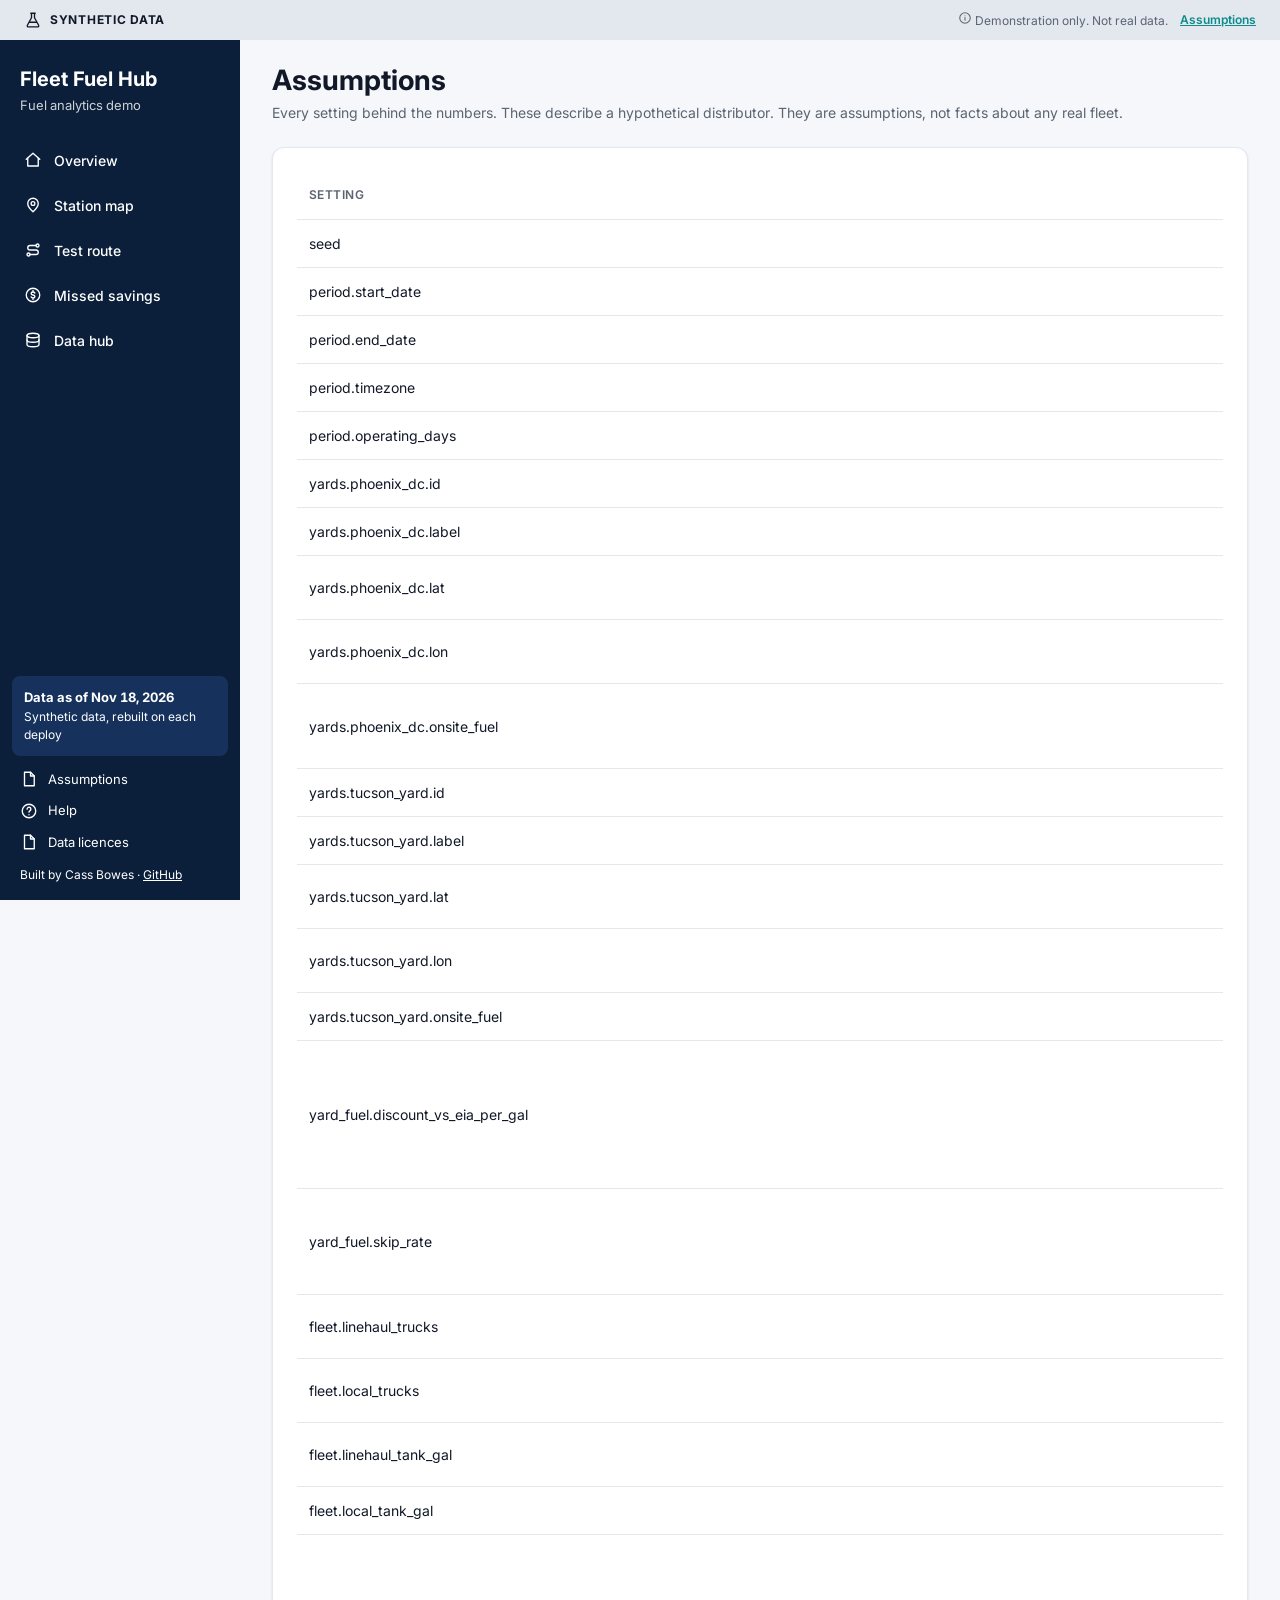
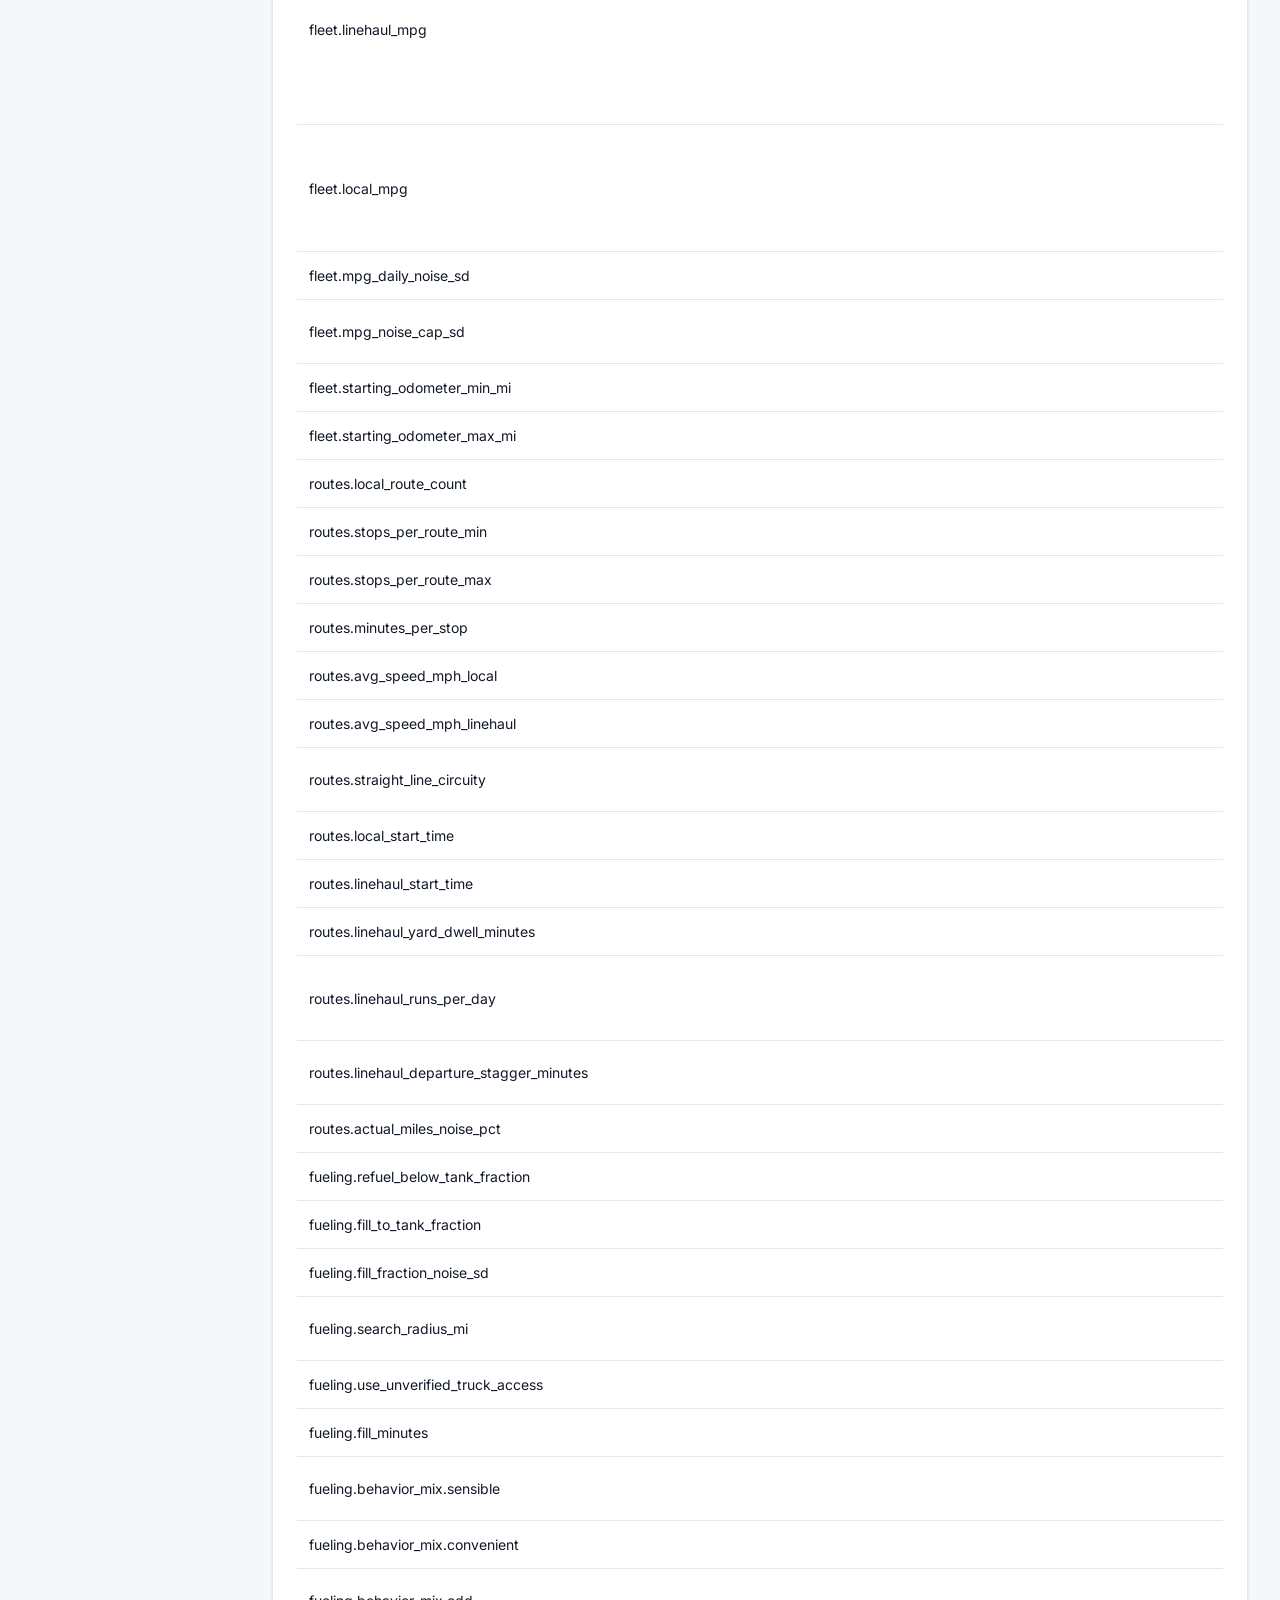
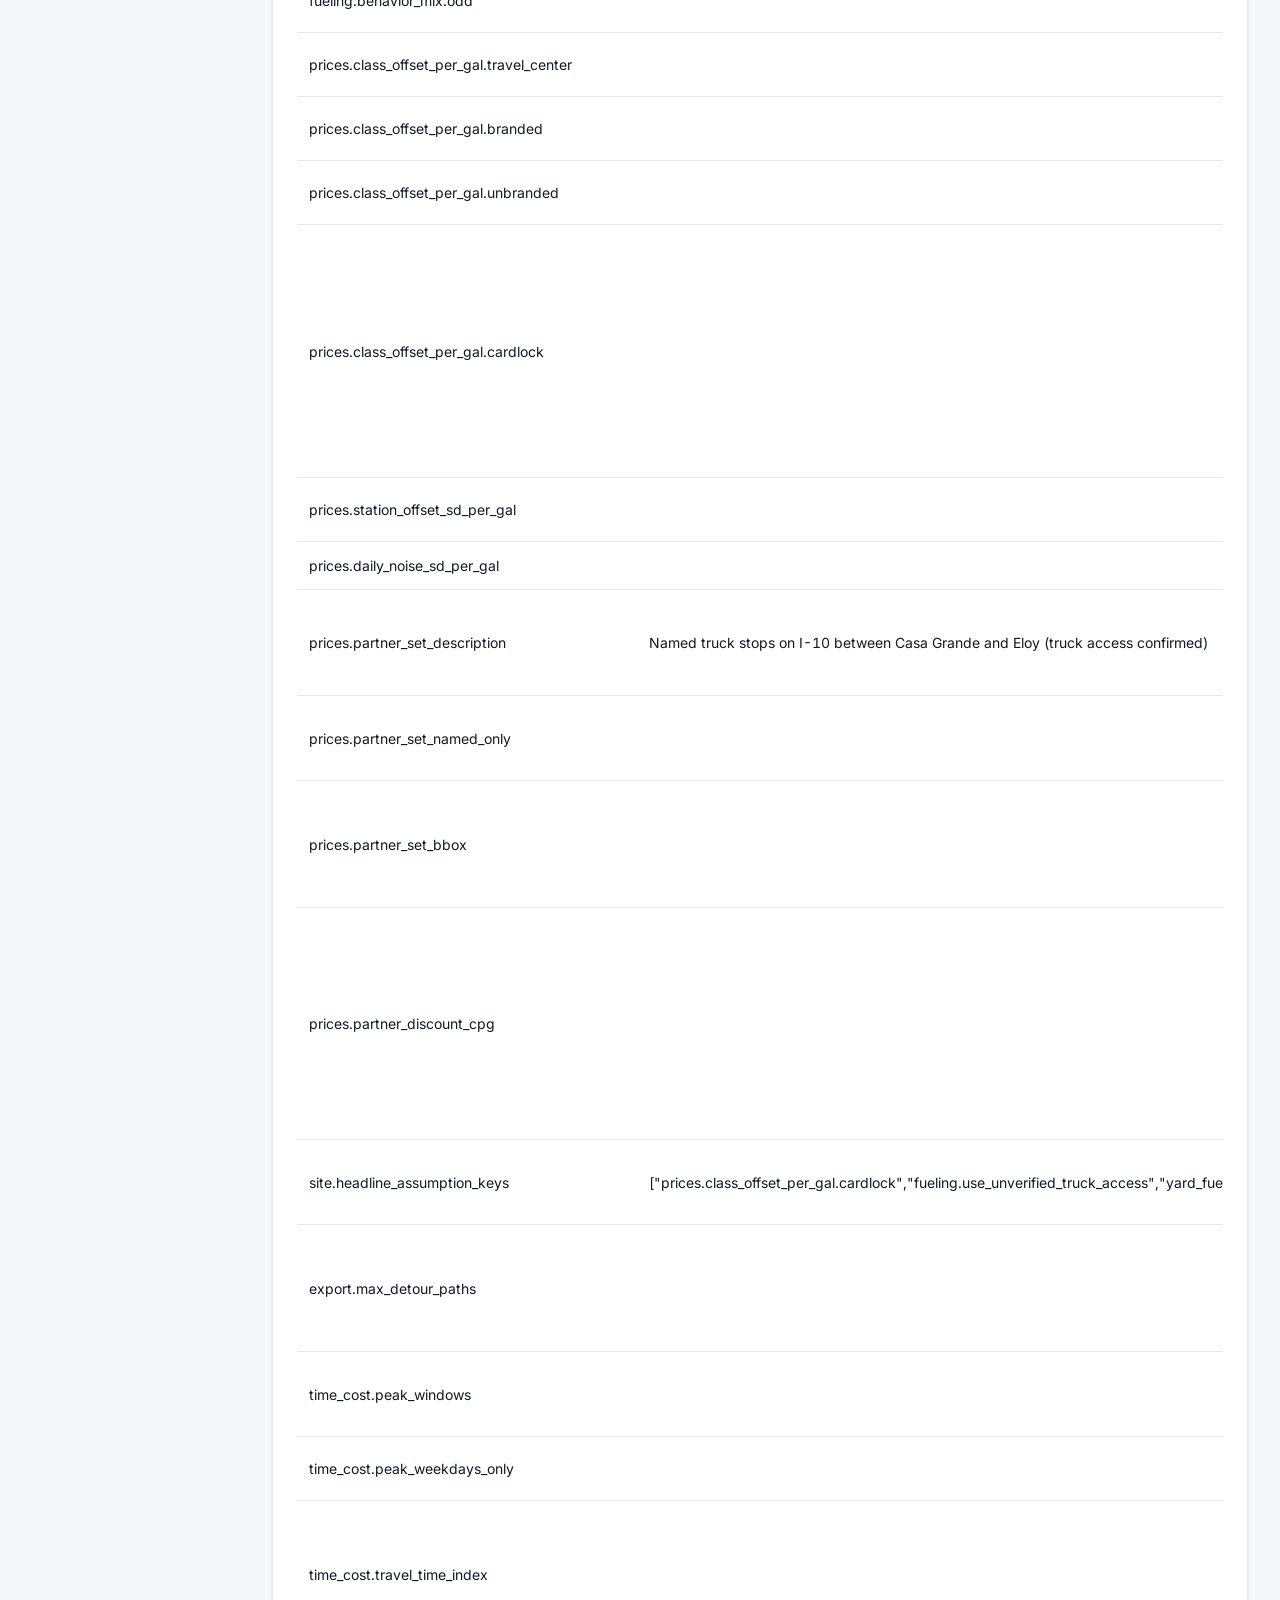
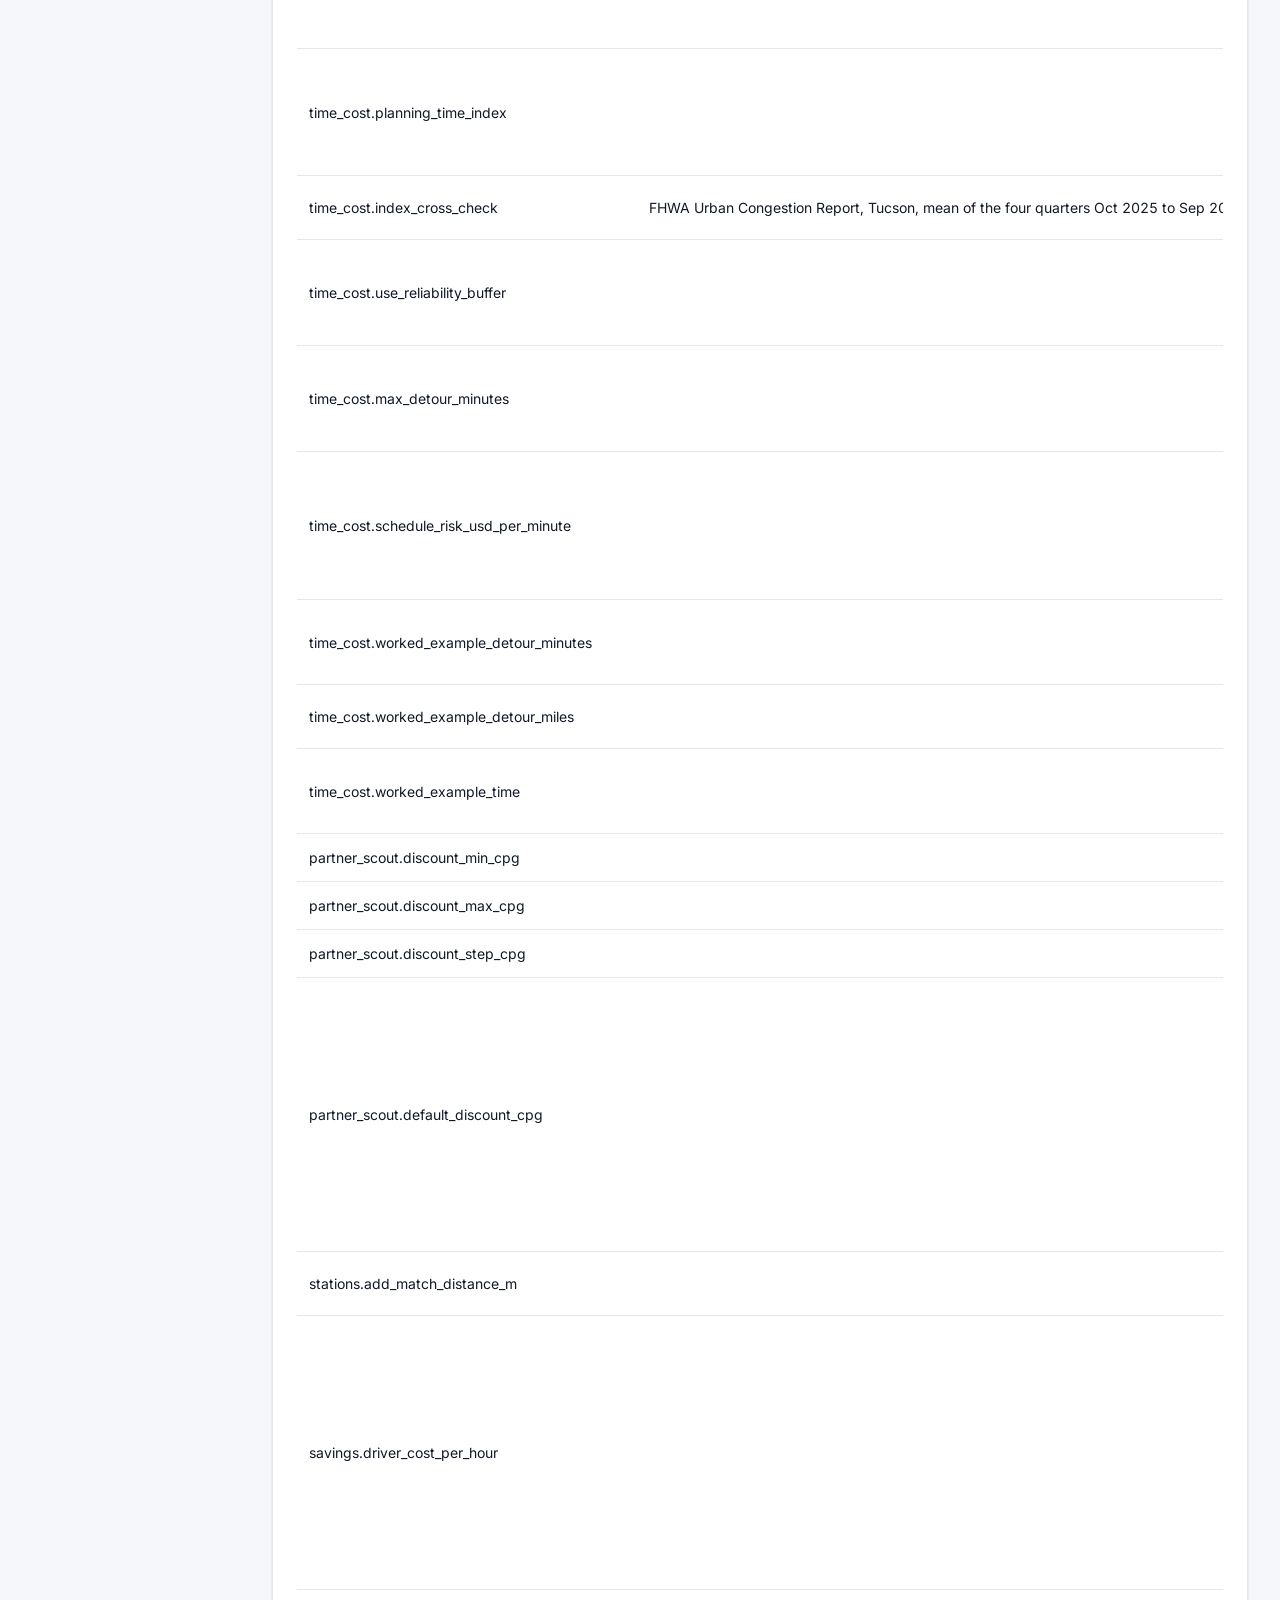
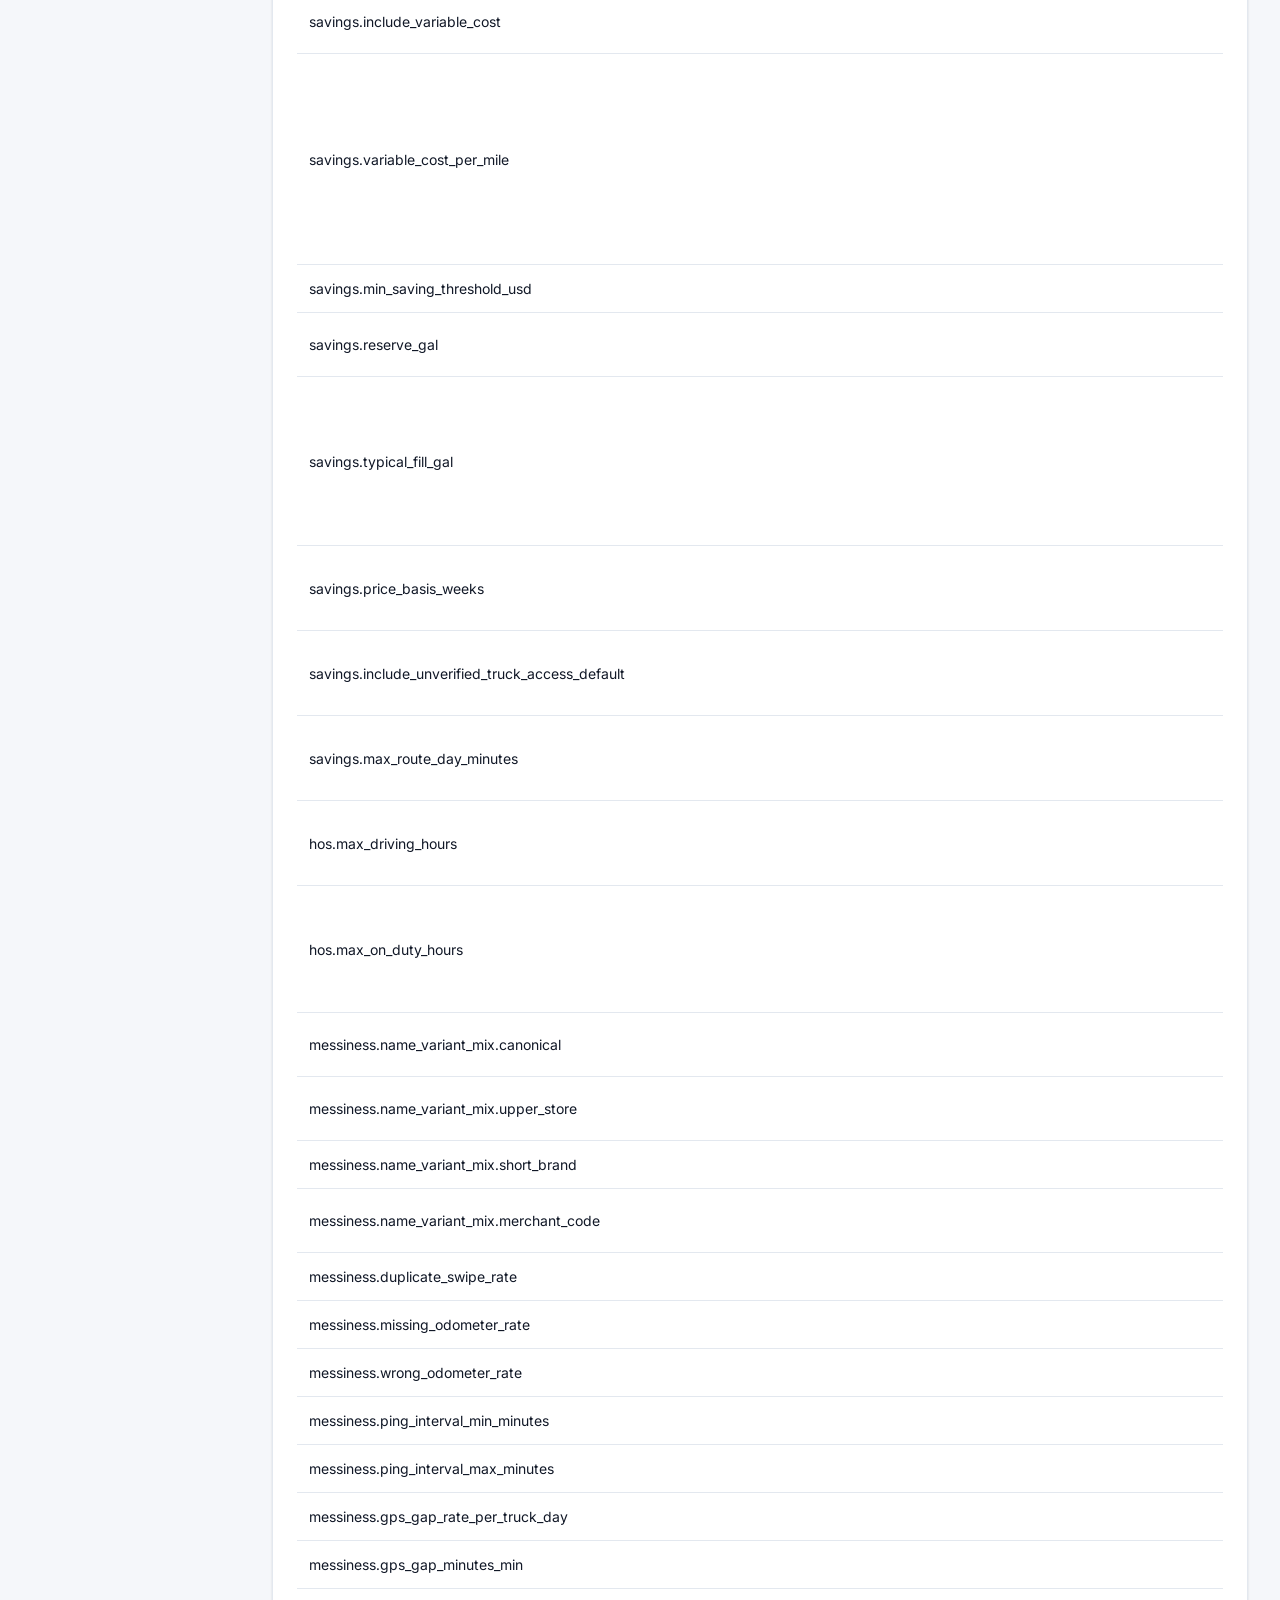
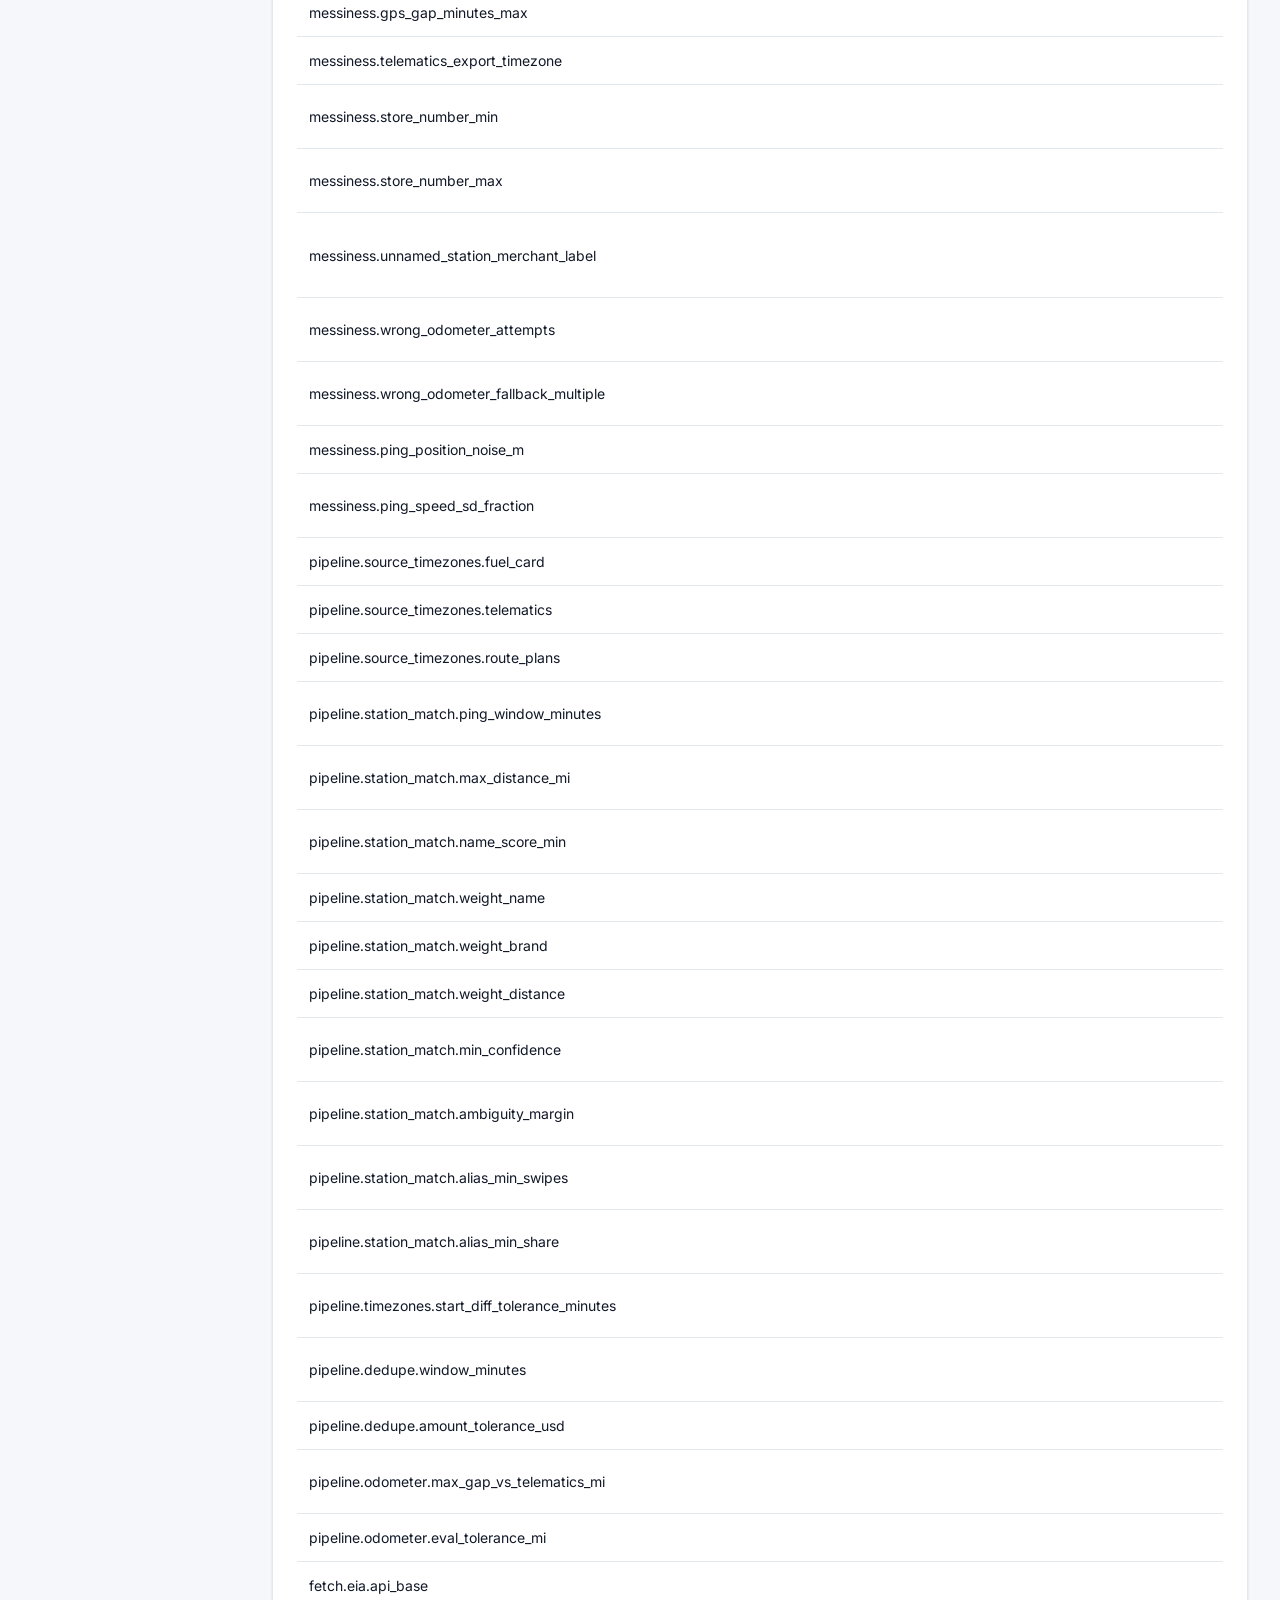
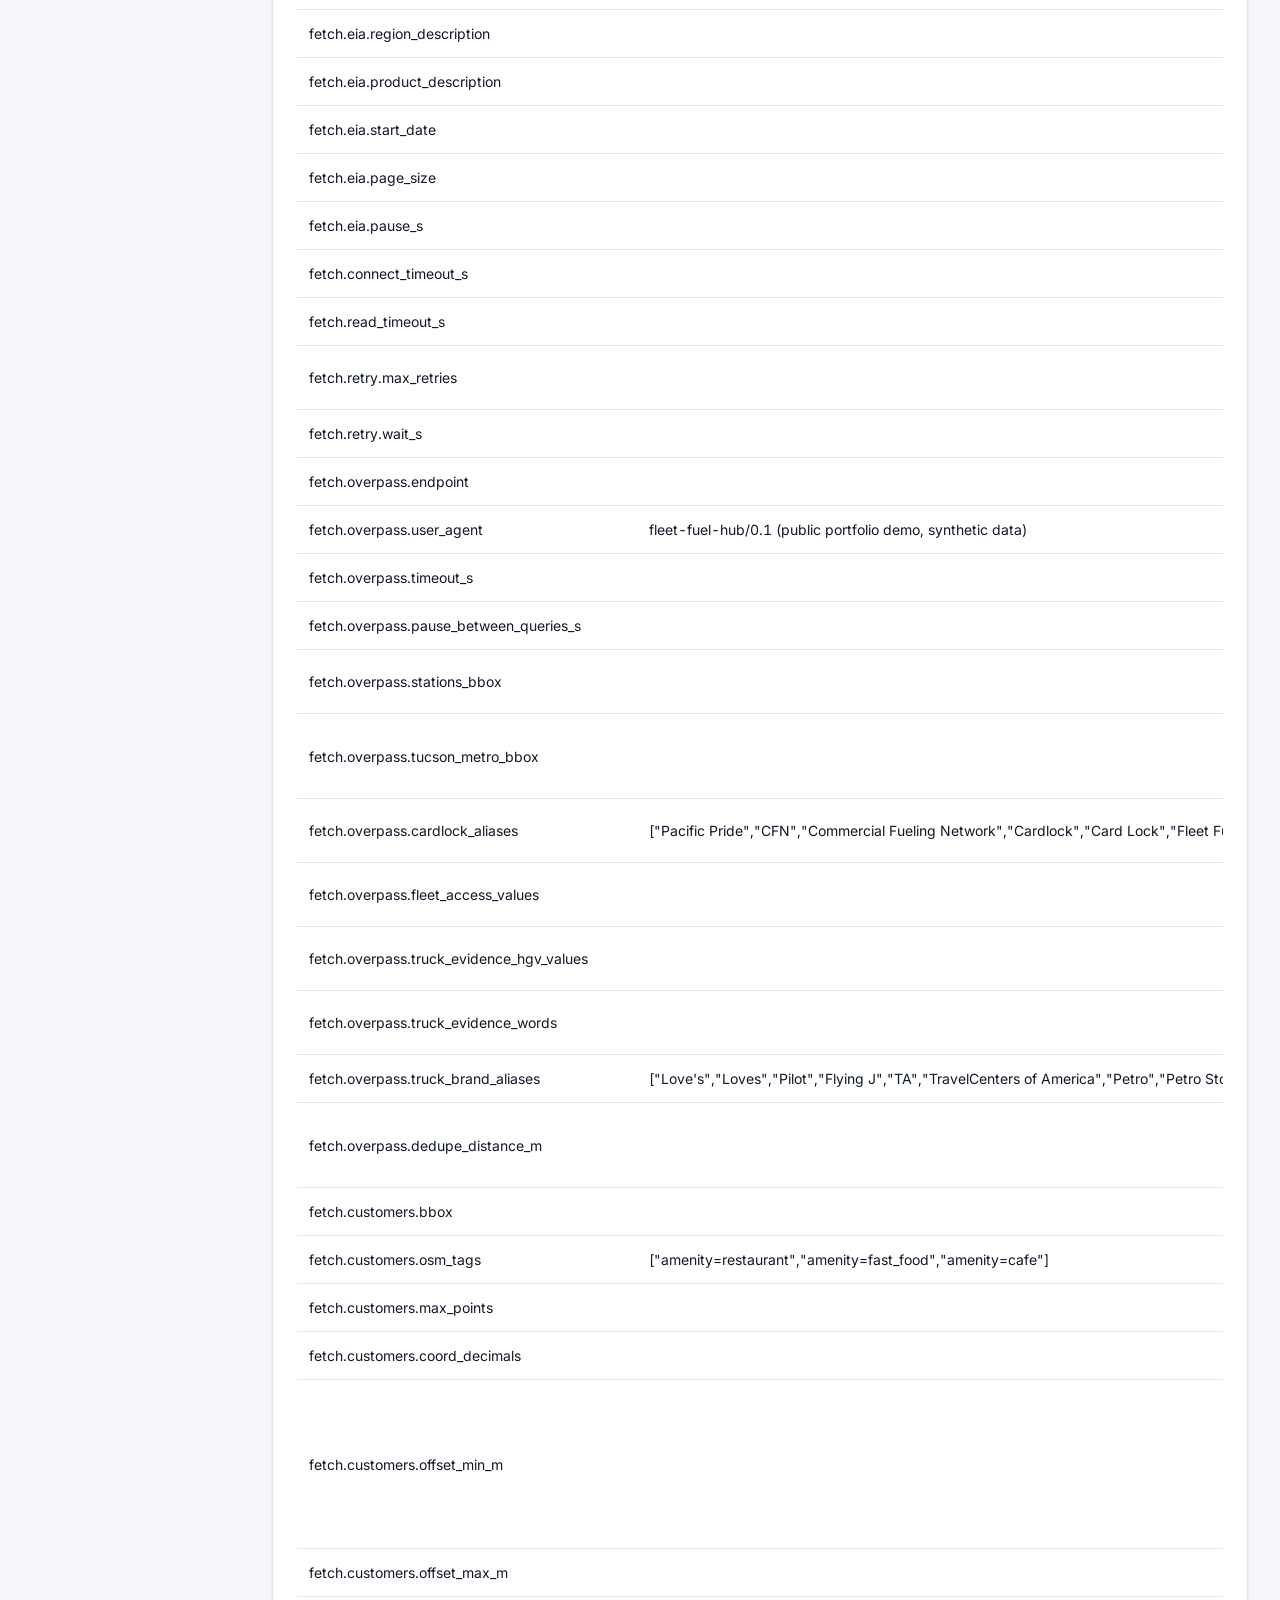
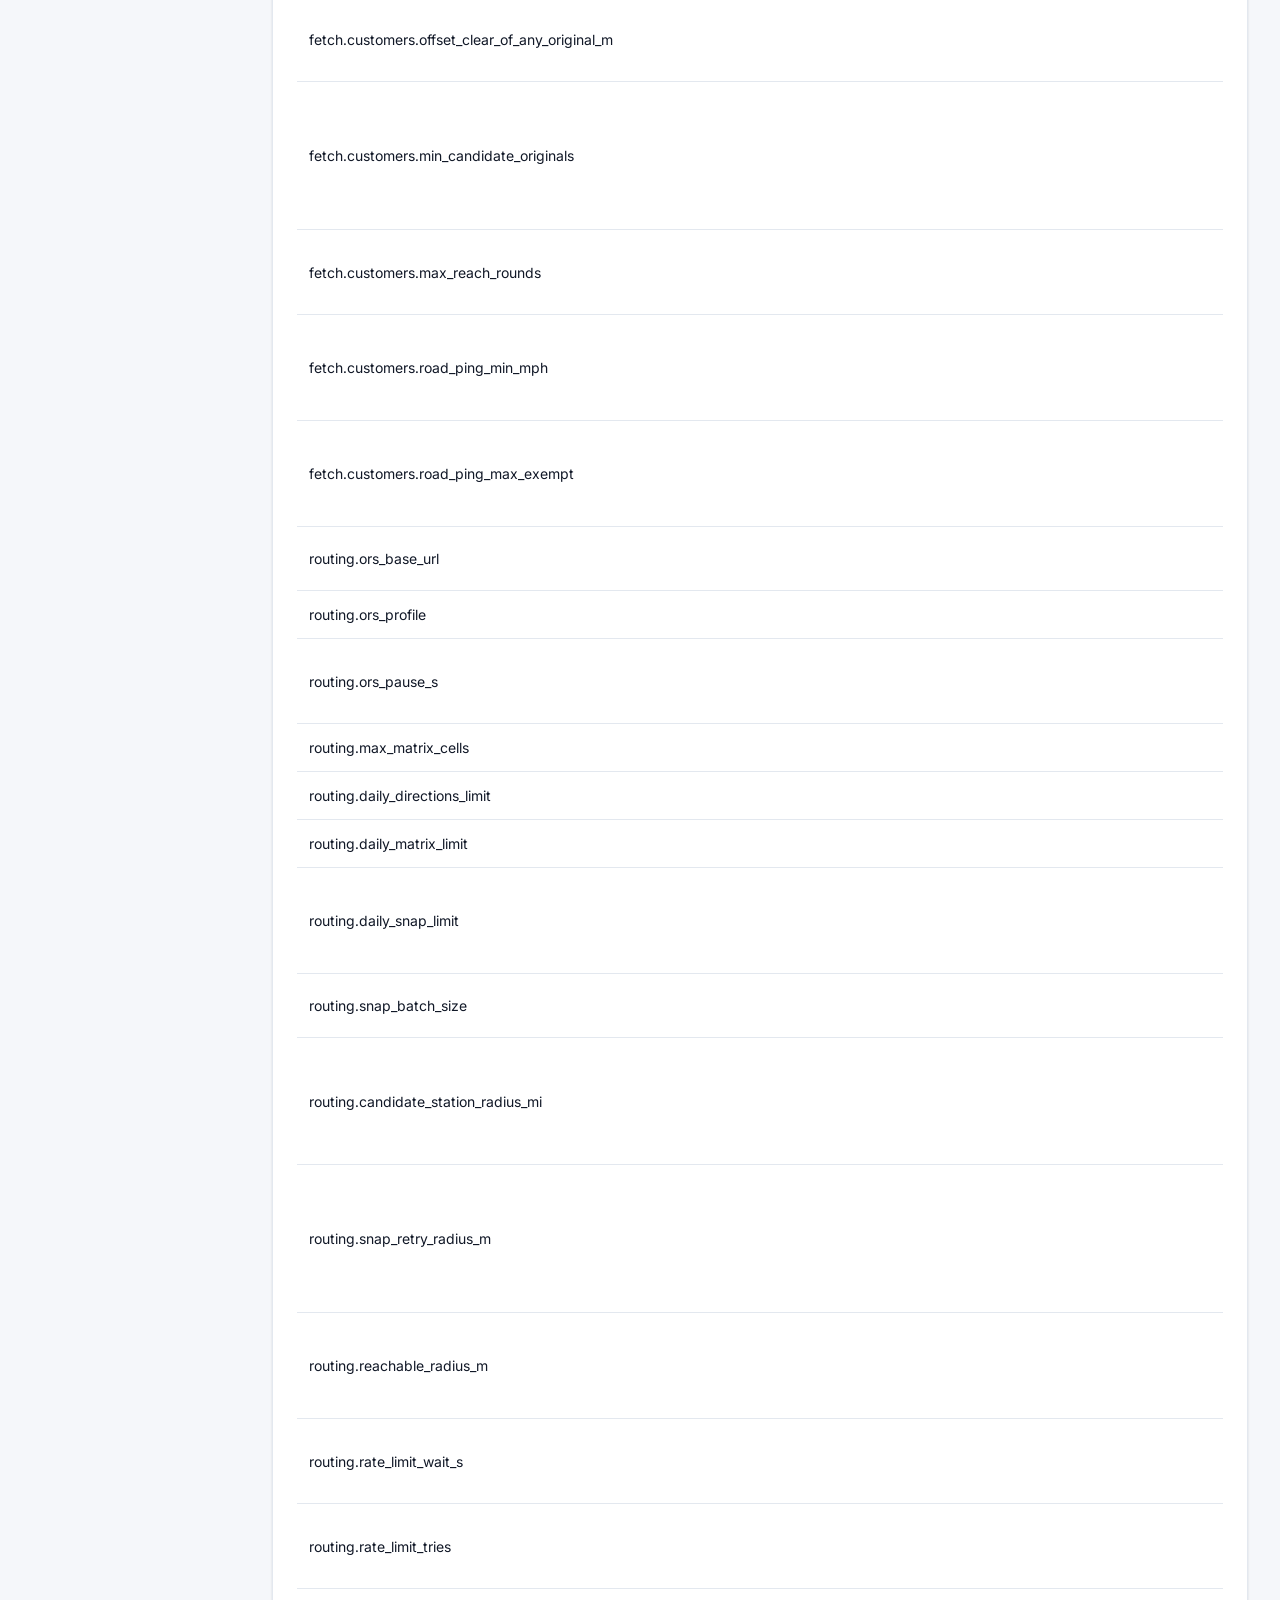
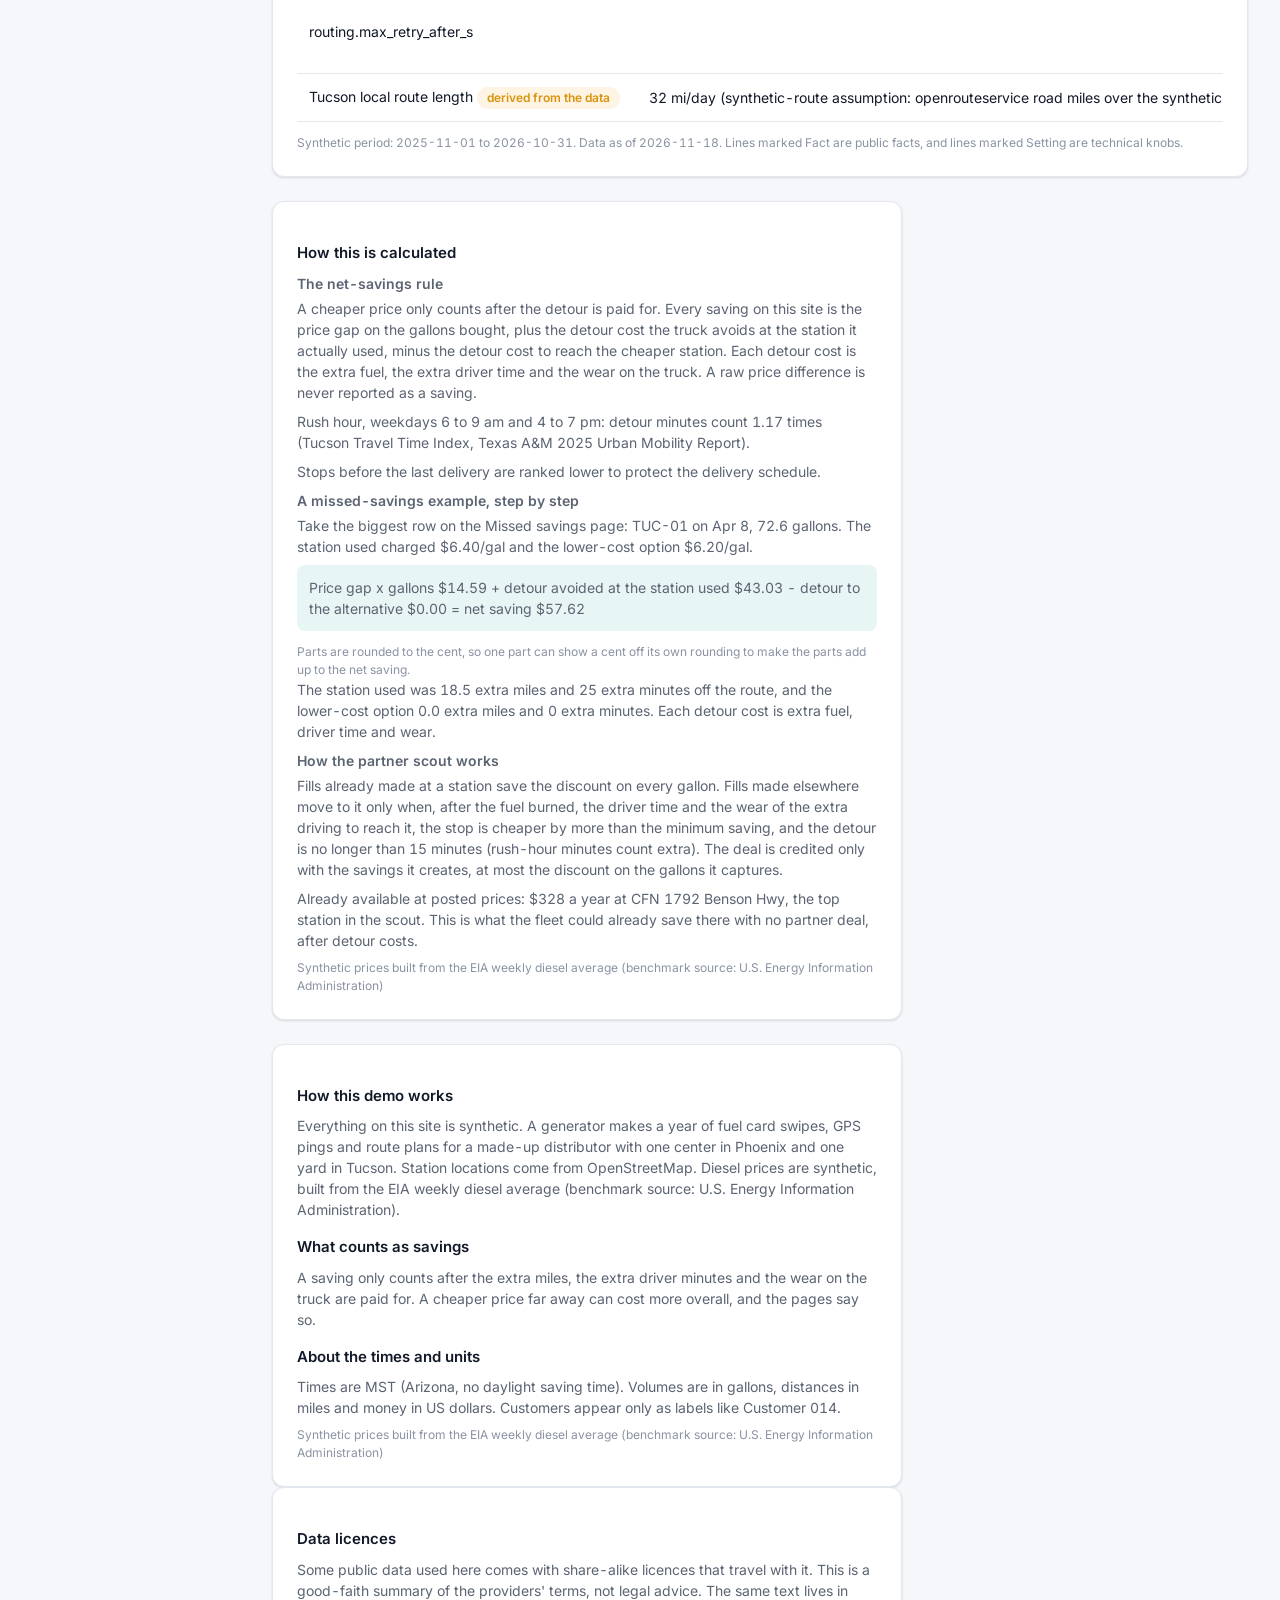
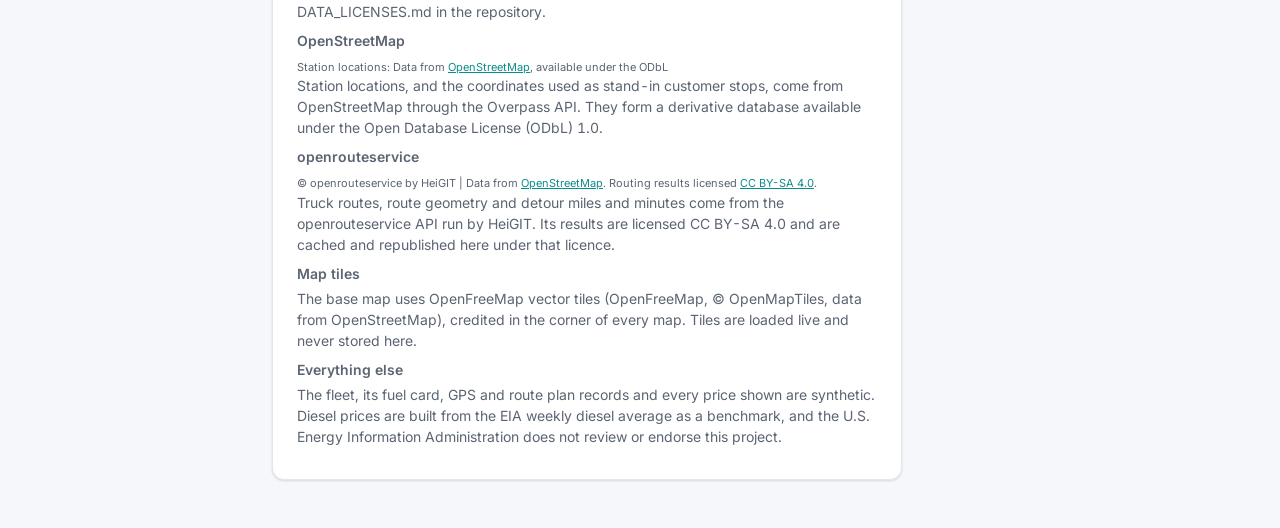
==== site/assumptions.html @ ebf34866 "Fleet Fuel Hub: initial public release Co-Authored-By: Claude Opus 5.5 <noreply@anthropic.com>" ====
<!doctype html>
<html lang="en">
<head>
<meta charset="utf-8"><meta name="build-version" content="06ea23704a5e">
<meta name="viewport" content="width=device-width, initial-scale=1">
<title>Assumptions | Fleet Fuel Hub</title>
<meta name="description" content="Every assumption behind the numbers.">
<link rel="preconnect" href="https://fonts.googleapis.com"><link rel="preconnect" href="https://fonts.gstatic.com" crossorigin>
<link rel="stylesheet" href="https://fonts.googleapis.com/css2?family=Inter:wght@400;500;600;700;800&display=swap">
<link rel="stylesheet" href="css/tokens.css?v=06ea23704a5e">
<link rel="stylesheet" href="css/app.css?v=06ea23704a5e">
<link rel="stylesheet" href="css/extra.css?v=06ea23704a5e">

</head>
<body>
<svg class="sprite" aria-hidden="true" focusable="false"><defs><symbol id="i-home" viewBox="0 0 24 24"><path d="M3 11l9-8 9 8"/><path d="M5 9.5V20h14V9.5"/></symbol><symbol id="i-pin" viewBox="0 0 24 24"><path d="M12 21s-7-6.2-7-11a7 7 0 0114 0c0 4.8-7 11-7 11z"/><circle cx="12" cy="10" r="2.5"/></symbol><symbol id="i-route" viewBox="0 0 24 24"><circle cx="6" cy="18" r="2"/><circle cx="18" cy="6" r="2"/><path d="M8 18h8a3 3 0 000-6H8a3 3 0 010-6h8"/></symbol><symbol id="i-dollar" viewBox="0 0 24 24"><circle cx="12" cy="12" r="9"/><path d="M14.5 9.5c-.5-1-1.5-1.5-2.5-1.5-1.5 0-2.5.8-2.5 2s1 1.7 2.5 2 2.5.8 2.5 2-1 2-2.5 2c-1 0-2-.5-2.5-1.5M12 6v2M12 16v2"/></symbol><symbol id="i-db" viewBox="0 0 24 24"><ellipse cx="12" cy="6" rx="8" ry="3"/><path d="M4 6v12c0 1.7 3.6 3 8 3s8-1.3 8-3V6"/><path d="M4 12c0 1.7 3.6 3 8 3s8-1.3 8-3"/></symbol><symbol id="i-flask" viewBox="0 0 24 24"><path d="M9 3h6M10 3v6L4.5 19a1.5 1.5 0 001.3 2.2h12.4a1.5 1.5 0 001.3-2.2L14 9V3"/><path d="M7.5 15h9"/></symbol><symbol id="i-info" viewBox="0 0 24 24"><circle cx="12" cy="12" r="9"/><path d="M12 11v5M12 8h.01"/></symbol><symbol id="i-pump" viewBox="0 0 24 24"><path d="M4 21V5a2 2 0 012-2h6a2 2 0 012 2v16"/><path d="M3 21h12M6 8h6"/><path d="M14 9h2a2 2 0 012 2v5a1.5 1.5 0 003 0V8l-3-3"/></symbol><symbol id="i-download" viewBox="0 0 24 24"><path d="M12 4v10M8 10l4 4 4-4M5 19h14"/></symbol><symbol id="i-chevron" viewBox="0 0 24 24"><path d="M6 9l6 6 6-6"/></symbol><symbol id="i-x" viewBox="0 0 24 24"><path d="M6 6l12 12M18 6L6 18"/></symbol><symbol id="i-check" viewBox="0 0 24 24"><circle cx="12" cy="12" r="9"/><path d="M8 12.5l3 3 5-6"/></symbol><symbol id="i-bulb" viewBox="0 0 24 24"><path d="M9 18h6M10 21h4"/><path d="M12 3a6 6 0 00-3.5 10.900c.6.5 1 1.200 1 2.100h5c0-.9.4-1.600 1-2.100A6 6 0 0012 3z"/></symbol><symbol id="i-plus" viewBox="0 0 24 24"><circle cx="12" cy="12" r="9"/><path d="M12 8v8M8 12h8"/></symbol><symbol id="i-help" viewBox="0 0 24 24"><circle cx="12" cy="12" r="9"/><path d="M9.500 9.500a2.500 2.500 0 114 2c-.9.6-1.500 1-1.500 2M12 17h.01"/></symbol><symbol id="i-pie" viewBox="0 0 24 24"><path d="M12 3v9h9"/><circle cx="12" cy="12" r="9"/></symbol><symbol id="i-alert" viewBox="0 0 24 24"><path d="M12 3l10 18H2L12 3z"/><path d="M12 10v5M12 18h.01"/></symbol><symbol id="i-file" viewBox="0 0 24 24"><path d="M6 3h8l5 5v13H6z"/><path d="M14 3v5h5"/></symbol><symbol id="i-arrow" viewBox="0 0 24 24"><path d="M5 12h14M13 6l6 6-6 6"/></symbol><symbol id="i-sort" viewBox="0 0 24 24"><path d="M8 9l4-4 4 4M8 15l4 4 4-4"/></symbol><symbol id="i-left" viewBox="0 0 24 24"><path d="M15 6l-6 6 6 6"/></symbol><symbol id="i-right" viewBox="0 0 24 24"><path d="M9 6l6 6-6 6"/></symbol><symbol id="i-gauge" viewBox="0 0 24 24"><path d="M4 18a9 9 0 1116 0"/><path d="M12 14l4-5"/></symbol></defs></svg>
<div class="strip" role="note">
<span class="chip-syn"><svg class="ic" aria-hidden="true"><use href="#i-flask"/></svg> SYNTHETIC DATA</span>
<span class="right"><span class="note"><svg class="ic sm" aria-hidden="true"><use href="#i-info"/></svg> Demonstration only. Not real data.</span><a href="assumptions.html">Assumptions</a></span>
</div>
<aside class="sidebar">
<div class="brand"><strong>Fleet Fuel Hub</strong><span>Fuel analytics demo</span></div>
<nav aria-label="Main">
<a href="index.html"><svg class="ic" aria-hidden="true"><use href="#i-home"/></svg> Overview</a>
<a href="map.html"><svg class="ic" aria-hidden="true"><use href="#i-pin"/></svg> Station map</a>
<a href="route.html"><svg class="ic" aria-hidden="true"><use href="#i-route"/></svg> Test route</a>
<a href="missed.html"><svg class="ic" aria-hidden="true"><use href="#i-dollar"/></svg> Missed savings</a>
<a href="hub.html"><svg class="ic" aria-hidden="true"><use href="#i-db"/></svg> Data hub</a>
</nav>
<div class="side-foot">
<div class="asof"><b>Data as of <span id="asof">...</span></b>Synthetic data, rebuilt on each deploy</div>
<div class="side-links"><a href="assumptions.html" aria-current="page"><svg class="ic" aria-hidden="true"><use href="#i-file"/></svg> Assumptions</a><a href="assumptions.html#help"><svg class="ic" aria-hidden="true"><use href="#i-help"/></svg> Help</a><a href="assumptions.html#licences"><svg class="ic" aria-hidden="true"><use href="#i-file"/></svg> Data licences</a></div>
<div class="credit">Built by Cass Bowes · <a href="https://github.com/bowesie92" rel="noopener">GitHub</a></div>
</div>
</aside>
<nav class="tabbar" aria-label="Main (mobile)">
<a href="index.html"><svg class="ic" aria-hidden="true"><use href="#i-home"/></svg><span>Overview</span></a>
<a href="map.html"><svg class="ic" aria-hidden="true"><use href="#i-pin"/></svg><span>Map</span></a>
<a href="route.html"><svg class="ic" aria-hidden="true"><use href="#i-route"/></svg><span>Route</span></a>
<a href="missed.html"><svg class="ic" aria-hidden="true"><use href="#i-dollar"/></svg><span>Savings</span></a>
<a href="hub.html"><svg class="ic" aria-hidden="true"><use href="#i-db"/></svg><span>Hub</span></a>
</nav>
<div class="content">
<main class="page">
<header class="page-head"><div><h1>Assumptions</h1><p class="sub">Every setting behind the numbers. These describe a hypothetical distributor. They are assumptions, not facts about any real fleet.</p></div><div class="controls"></div></header>
<div id="status" class="status" hidden></div>
<section class="card" style="margin-bottom:24px"><div class="tablewrap"><table id="assumptions"></table></div>
<p class="foot" id="period">Lines marked Fact are public facts, and lines marked Setting are technical knobs.</p></section>
<section class="card prose" id="how" style="margin-bottom:24px"><h2>How this is calculated</h2>
<h3>The net-savings rule</h3>
<p>A cheaper price only counts after the detour is paid for. Every saving on this site is the price gap on the gallons bought, plus the detour cost the truck avoids at the station it actually used, minus the detour cost to reach the cheaper station. Each detour cost is the extra fuel, the extra driver time and the wear on the truck. A raw price difference is never reported as a saving.</p>
<div id="how-notes"></div>
<h3>A missed-savings example, step by step</h3>
<div id="how-missed"><p class="foot">The example loads from the missed savings data.</p></div>
<h3>How the partner scout works</h3>
<div id="how-scout"><p class="foot">The scout method loads from the partner scout data.</p></div>
<p class="foot eia-note">Synthetic prices built from the EIA weekly diesel average (benchmark source: U.S. Energy Information Administration)</p></section>
<section class="card prose" id="help"><h2>How this demo works</h2>
<p>Everything on this site is synthetic. A generator makes a year of fuel card swipes, GPS pings and route plans for a made-up distributor with one center in Phoenix and one yard in Tucson. Station locations come from OpenStreetMap. Diesel prices are synthetic, built from the EIA weekly diesel average (benchmark source: U.S. Energy Information Administration).</p>
<h2>What counts as savings</h2>
<p>A saving only counts after the extra miles, the extra driver minutes and the wear on the truck are paid for. A cheaper price far away can cost more overall, and the pages say so.</p>
<h2>About the times and units</h2>
<p>Times are MST (Arizona, no daylight saving time). Volumes are in gallons, distances in miles and money in US dollars. Customers appear only as labels like Customer 014.</p>
<p class="foot eia-note">Synthetic prices built from the EIA weekly diesel average (benchmark source: U.S. Energy Information Administration)</p></section>
<section class="card prose" id="licences"><h2>Data licences</h2>
<p>Some public data used here comes with share-alike licences that travel with it. This is a good-faith summary of the providers' terms, not legal advice. The same text lives in DATA_LICENSES.md in the repository.</p>
<h3>OpenStreetMap</h3>
<p class="foot attrib odbl">Station locations: Data from <a href="https://www.openstreetmap.org/copyright" rel="noopener">OpenStreetMap</a>, available under the ODbL</p>
<p>Station locations, and the coordinates used as stand-in customer stops, come from OpenStreetMap through the Overpass API. They form a derivative database available under the Open Database License (ODbL) 1.0.</p>
<h3>openrouteservice</h3>
<p class="foot attrib ors">© openrouteservice by HeiGIT | Data from <a href="https://www.openstreetmap.org/copyright" rel="noopener">OpenStreetMap</a>. Routing results licensed <a href="https://creativecommons.org/licenses/by-sa/4.0/" rel="noopener">CC BY-SA 4.0</a>.</p>
<p>Truck routes, route geometry and detour miles and minutes come from the openrouteservice API run by HeiGIT. Its results are licensed CC BY-SA 4.0 and are cached and republished here under that licence.</p>
<h3>Map tiles</h3>
<p>The base map uses OpenFreeMap vector tiles (OpenFreeMap, © OpenMapTiles, data from OpenStreetMap), credited in the corner of every map. Tiles are loaded live and never stored here.</p>
<h3>Everything else</h3>
<p>The fleet, its fuel card, GPS and route plan records and every price shown are synthetic. Diesel prices are built from the EIA weekly diesel average as a benchmark, and the U.S. Energy Information Administration does not review or endorse this project.</p></section>
</main>
</div>
<script src="js/common.js?v=06ea23704a5e"></script>
<script src="js/assumptions.js?v=06ea23704a5e"></script>
</body>
</html>
---- site/css/tokens.css ----
/* Design tokens from docs/design/STYLE.md section 2. The only file that may hold color values. */
:root {
  /* Brand and surfaces */
  --navy-900: #0B1F3A;   /* sidebar, primary buttons, current-period bar */
  --navy-700: #16325C;   /* sidebar hover */
  --teal-600: #0E8C8C;   /* primary accent, chosen route line, active nav, main series */
  --teal-500: #14A3A3;   /* hover, highlights */
  --teal-50:  #E7F5F5;   /* insight callout background, chips */
  --amber-500:#D9930D;   /* detour line, attention, estimates */
  --amber-50: #FDF4E3;
  --bg:       #F5F7FA;   /* page background */
  --card:     #FFFFFF;
  --border:   #E3E8EF;

  /* Text */
  --text-900: #111827;
  --text-600: #5B6472;   /* subtitles, axis labels */
  --text-400: #8A93A3;   /* footnotes */

  /* Money meaning (only for money) */
  --gain:     #1E8E4E;   /* savings, below average */
  --loss:     #C8372D;   /* missed savings, above average */

  /* Benchmarks */
  --benchmark:#9AA3B2;   /* EIA or regional average, always dashed */

  /* Price scale on the map, cheap to expensive (5 bins) */
  --price-1:  #1A9850;
  --price-2:  #91CF60;
  --price-3:  #F2C744;
  --price-4:  #F08A3C;
  --price-5:  #D73027;

  /* Shape and type */
  --radius:   12px;
  --radius-sm:8px;
  --shadow:   0 1px 2px rgba(16,24,40,.06), 0 1px 3px rgba(16,24,40,.08);
  --font:     "Inter", system-ui, -apple-system, "Segoe UI", sans-serif;
}
---- site/css/app.css ----
/* App styles. Colors come only from the variables in tokens.css. */
* { box-sizing: border-box; }
html { -webkit-text-size-adjust: 100%; }
body { margin: 0; background: var(--bg); color: var(--text-900); font: 400 14px/1.5 var(--font); font-variant-numeric: tabular-nums; }
a { color: var(--teal-600); }
h1 { font-size: 28px; font-weight: 700; line-height: 1.2; margin: 0; }
h2 { font-size: 15px; font-weight: 600; margin: 0; }
h3 { font-size: 14px; font-weight: 600; margin: 0 0 4px; }
p { margin: 0 0 8px; }
.sub { color: var(--text-600); margin: 4px 0 0; }
.foot { font-size: 12px; color: var(--text-400); margin: 12px 0 0; }
.ic { width: 18px; height: 18px; fill: none; stroke: currentColor; stroke-width: 1.8; stroke-linecap: round; stroke-linejoin: round; flex: none; }
.ic.sm { width: 14px; height: 14px; }
.sprite { position: absolute; width: 0; height: 0; overflow: hidden; }
[hidden] { display: none !important; }

/* Top strip */
.strip { position: fixed; top: 0; left: 0; right: 0; height: 40px; z-index: 60; display: flex; align-items: center; justify-content: space-between; padding: 0 24px; background: var(--border); color: var(--text-600); font-size: 12px; }
.strip .chip-syn { display: inline-flex; align-items: center; gap: 8px; font-weight: 700; letter-spacing: .06em; color: var(--text-900); }
.strip .right { display: flex; align-items: center; gap: 12px; }
.strip .right a { font-weight: 600; }

/* Sidebar */
.sidebar { position: fixed; top: 40px; left: 0; bottom: 0; width: 240px; background: var(--navy-900); color: var(--card); display: flex; flex-direction: column; padding: 24px 12px 16px; z-index: 50; overflow-y: auto; }
.brand { padding: 0 8px 24px; }
.brand strong { display: block; font-size: 20px; font-weight: 700; }
.brand span { font-size: 13px; opacity: .8; }
.sidebar nav { display: flex; flex-direction: column; gap: 4px; }
.sidebar nav a { display: flex; align-items: center; gap: 12px; padding: 10px 12px; border-radius: var(--radius-sm); color: var(--card); text-decoration: none; font-weight: 500; }
.sidebar nav a:hover { background: var(--navy-700); }
.sidebar nav a[aria-current="page"] { background: var(--teal-600); }
.side-foot { margin-top: auto; padding-top: 24px; display: flex; flex-direction: column; gap: 8px; }
.asof { background: var(--navy-700); border-radius: var(--radius-sm); padding: 12px; font-size: 12px; }
.asof b { display: block; font-size: 13px; }
.side-links a { display: flex; align-items: center; gap: 10px; color: var(--card); text-decoration: none; padding: 6px 8px; font-size: 13px; }
.side-links a:hover { text-decoration: underline; }

/* Content */
.content { margin-left: 240px; padding-top: 40px; min-height: 100vh; }
.page { padding: 24px 32px 48px; max-width: 1360px; }
.page-head { display: flex; justify-content: space-between; align-items: flex-start; gap: 16px; flex-wrap: wrap; margin-bottom: 24px; }
.controls { display: flex; gap: 12px; flex-wrap: wrap; align-items: center; }
.btn, select.btn { display: inline-flex; align-items: center; gap: 8px; font: 500 14px var(--font); padding: 9px 14px; border: 1px solid var(--border); border-radius: var(--radius-sm); background: var(--card); color: var(--text-900); cursor: pointer; }
.btn:hover { border-color: var(--teal-600); }
.btn.primary { background: var(--navy-900); color: var(--card); border-color: var(--navy-900); justify-content: center; }
.btn.primary:hover { background: var(--navy-700); }
.btn:focus-visible, a:focus-visible, tr:focus-visible, .handle:focus-visible { outline: 2px solid var(--teal-500); outline-offset: 2px; }
.status { padding: 10px 14px; border-radius: var(--radius-sm); background: var(--amber-50); color: var(--text-900); margin-bottom: 16px; }

/* Grid and cards */
.grid { display: grid; grid-template-columns: repeat(12, minmax(0, 1fr)); gap: 24px; margin-bottom: 24px; }
.c3 { grid-column: span 3; } .c4 { grid-column: span 4; } .c5 { grid-column: span 5; } .c7 { grid-column: span 7; } .c8 { grid-column: span 8; } .c12 { grid-column: span 12; }
.card { background: var(--card); border: 1px solid var(--border); border-radius: var(--radius); box-shadow: var(--shadow); padding: 24px; min-width: 0; }
.card-head { display: flex; justify-content: space-between; align-items: flex-start; gap: 12px; margin-bottom: 16px; }
.card-head .sub { font-size: 13px; }
.chartbox { position: relative; height: 280px; }

/* KPI tiles */
.kpis { display: grid; grid-template-columns: repeat(4, minmax(0, 1fr)); gap: 24px; margin-bottom: 24px; }
.kpi { background: var(--card); border: 1px solid var(--border); border-radius: var(--radius); box-shadow: var(--shadow); padding: 20px 24px; }
.kpi .top { display: flex; align-items: center; gap: 12px; font-weight: 500; }
.badge { width: 44px; height: 44px; border-radius: 50%; display: grid; place-items: center; background: var(--teal-50); color: var(--teal-600); }
.badge.amber { background: var(--amber-50); color: var(--amber-500); }
.kpi .v { font-size: 32px; font-weight: 700; margin: 12px 0 4px; }
.kpi .v.teal { color: var(--teal-600); } .kpi .v.amber { color: var(--amber-500); }
.delta { font-size: 13px; color: var(--text-600); }
.good { color: var(--gain); font-weight: 600; } .bad { color: var(--loss); font-weight: 600; } .neutral { color: var(--text-600); font-weight: 600; }

/* Hero number */
.hero-label { font-size: 12px; font-weight: 600; letter-spacing: .08em; text-transform: uppercase; color: var(--text-600); display: flex; gap: 6px; align-items: center; }
.hero-num { font-size: 56px; font-weight: 800; line-height: 1.1; margin: 16px 0 8px; }
.hero-note { border-top: 1px solid var(--border); margin-top: 16px; padding-top: 16px; color: var(--text-600); display: flex; gap: 8px; align-items: flex-start; }

/* Chips and callouts */
.chip { display: inline-flex; align-items: center; gap: 6px; padding: 2px 10px; border-radius: 999px; background: var(--teal-50); color: var(--teal-600); font-size: 12px; font-weight: 600; white-space: nowrap; }
.chip.amber { background: var(--amber-50); color: var(--amber-500); }
.chip.gain { color: var(--gain); } .chip.loss { color: var(--loss); }
.callout { background: var(--teal-50); border-radius: var(--radius-sm); padding: 14px 16px; display: flex; gap: 12px; align-items: flex-start; color: var(--text-900); }
.callout .ic { color: var(--teal-600); margin-top: 2px; }
.callout b { display: block; }
.callout small { color: var(--text-600); font-size: 12px; }

/* Tables */
.tablewrap { overflow-x: auto; max-width: 100%; }
table { border-collapse: collapse; width: 100%; font-size: 14px; }
th, td { text-align: left; padding: 0 12px; height: 48px; border-bottom: 1px solid var(--border); white-space: nowrap; }
th { font-size: 12px; text-transform: uppercase; letter-spacing: .04em; color: var(--text-600); font-weight: 600; }
th button { all: unset; cursor: pointer; display: inline-flex; gap: 4px; align-items: center; }
td.num, th.num { text-align: right; }
tbody tr.clickable { cursor: pointer; }
tbody tr.clickable:hover, tbody tr.selected { background: var(--teal-50); }
.dot { display: inline-block; width: 8px; height: 8px; border-radius: 50%; background: var(--amber-500); margin-right: 8px; }
.pager { display: flex; justify-content: space-between; align-items: center; gap: 12px; flex-wrap: wrap; margin-top: 16px; font-size: 13px; color: var(--text-600); }
.pager .btn { padding: 6px 10px; }
.pager select { font: inherit; padding: 6px 8px; border: 1px solid var(--border); border-radius: var(--radius-sm); }

/* Legend */
.legend { display: flex; flex-wrap: wrap; gap: 8px 16px; font-size: 12px; color: var(--text-600); margin-top: 12px; }
.legend i { display: inline-block; width: 22px; height: 0; border-top: 4px solid var(--teal-600); vertical-align: middle; margin-right: 6px; }
.legend i.dash { border-top: 3px dashed var(--amber-500); }
.legend i.bench { border-top: 2px dashed var(--benchmark); }
.legend i.sq { width: 12px; height: 12px; border: 0; border-radius: 3px; vertical-align: -1px; }

/* Maps */
.minimap { height: 300px; border-radius: var(--radius-sm); overflow: hidden; background: var(--bg); }
.map-stage { position: relative; height: calc(100vh - 40px); overflow: hidden; }
.map-stage .map-full { position: absolute; inset: 0; width: 100%; height: 100%; }
.float { position: absolute; z-index: 5; background: var(--card); border: 1px solid var(--border); border-radius: var(--radius); box-shadow: var(--shadow); }
.float-head { top: 16px; left: 16px; padding: 16px 20px; max-width: 420px; }
.float-head h1 { font-size: 22px; }
.float-head .controls { margin-top: 12px; }
.legend-card { left: 16px; bottom: 32px; padding: 14px 16px; font-size: 12px; min-width: 190px; }
.legend-card.right { left: auto; right: 16px; bottom: 110px; }
.legend-card h3 { font-size: 13px; }
.bin { display: flex; align-items: center; gap: 8px; margin-top: 4px; color: var(--text-600); }
.bin i { width: 14px; height: 14px; border-radius: 50%; display: inline-block; }
.star { color: var(--navy-900); font-size: 14px; }
.detail { top: 16px; right: 16px; bottom: 32px; width: 360px; padding: 20px; overflow-y: auto; }
.detail .close { all: unset; position: absolute; top: 12px; right: 12px; cursor: pointer; padding: 6px; color: var(--text-600); }
.detail h2 { font-size: 18px; padding-right: 28px; }
.pricebox { border: 1px solid var(--border); border-radius: var(--radius-sm); padding: 14px; margin: 14px 0; display: flex; justify-content: space-between; gap: 8px; align-items: center; flex-wrap: wrap; }
.pricebox .big { font-size: 28px; font-weight: 700; color: var(--teal-600); }
.metrics3 { display: grid; grid-template-columns: repeat(3, 1fr); gap: 0; margin: 12px 0; }
.metrics3 > div { padding: 0 10px; border-left: 1px solid var(--border); }
.metrics3 > div:first-child { border-left: 0; padding-left: 0; }
.metrics3 .l { font-size: 12px; color: var(--text-600); }
.metrics3 .v { font-size: 20px; font-weight: 700; color: var(--teal-600); }
.metrics3 .v.navy { color: var(--navy-900); }
.handle { display: none; width: 40px; height: 5px; border-radius: 3px; background: var(--border); margin: 0 auto 12px; border: 0; padding: 0; cursor: grab; }
.m-only { display: none; }
.gm { width: 34px; height: 34px; border-radius: 50%; display: grid; place-items: center; border: 3px solid var(--card); box-shadow: var(--shadow); cursor: pointer; font-weight: 700; font-size: 13px; background: var(--teal-600); color: var(--card); padding: 0; }
.gm.stn { background: var(--card); color: var(--navy-900); border: 2px solid var(--navy-900); width: 30px; height: 30px; }
.gm.stn.best { border-color: var(--amber-500); box-shadow: 0 0 0 4px var(--amber-50); }
.gm.stn.sel { background: var(--amber-500); color: var(--card); border-color: var(--amber-500); }
.gm.used { background: var(--loss); }
.gm.alt { background: var(--gain); }

/* Route page */
.route-panel { top: 16px; left: 16px; bottom: 32px; width: 380px; display: flex; flex-direction: column; overflow: hidden; }
.route-top { padding: 16px; border-bottom: 1px solid var(--border); }
.route-top select { width: 100%; }
.route-top label { font-size: 12px; color: var(--text-600); display: block; margin-bottom: 4px; }
.route-body { overflow-y: auto; padding: 12px 16px; flex: 1; }
.stops { list-style: none; margin: 0; padding: 0; }
.stops li { display: flex; gap: 12px; align-items: center; padding: 10px 0; border-bottom: 1px solid var(--border); }
.num-circle { width: 26px; height: 26px; border-radius: 50%; background: var(--teal-600); color: var(--card); display: grid; place-items: center; font-size: 12px; font-weight: 700; flex: none; }
.inserted { background: var(--teal-50); border: 1px solid var(--gain); border-radius: var(--radius-sm); padding: 12px; margin: 8px 0; }
.inserted.neg { border-color: var(--loss); background: var(--amber-50); }
.inserted b { display: block; }
.route-total { border-top: 1px solid var(--border); padding: 12px 16px; display: flex; flex-wrap: wrap; gap: 4px 16px; font-weight: 600; font-size: 13px; }
.bestbox { margin-bottom: 12px; }
.optlist { margin-top: 12px; }
.optlist button { all: unset; display: flex; justify-content: space-between; width: 100%; padding: 8px 0; border-bottom: 1px solid var(--border); cursor: pointer; font-size: 13px; }
.optlist button:hover { color: var(--teal-600); }

/* Data hub */
.stepper { display: flex; gap: 16px; align-items: center; margin-bottom: 24px; flex-wrap: wrap; }
.step { display: flex; align-items: center; gap: 8px; font-weight: 600; }
.step i { font-style: normal; width: 28px; height: 28px; border-radius: 50%; display: grid; place-items: center; background: var(--navy-900); color: var(--card); font-size: 13px; }
.step.cur i { background: var(--card); color: var(--teal-600); border: 2px solid var(--teal-600); }
.src { border: 2px solid var(--navy-700); border-radius: var(--radius); background: var(--card); padding: 16px; margin-bottom: 16px; min-width: 0; }
.src.s1 { border-color: var(--gain); } .src.s2 { border-color: var(--amber-500); } .src.s3 { border-color: var(--teal-600); }
.src .tablewrap { margin: 8px 0; }
.src th, .src td { height: 32px; font-size: 12px; padding: 0 8px; }
.messy.note { color: var(--text-600); font-weight: 500; }
.messy { color: var(--loss); font-size: 12px; font-weight: 600; display: flex; gap: 6px; align-items: center; }
.metric { border: 1px solid var(--border); border-radius: var(--radius-sm); padding: 12px 14px; margin-bottom: 12px; background: var(--card); }
.metric .row1 { display: flex; gap: 8px; align-items: center; font-weight: 600; }
.metric .row1 .ic { color: var(--gain); }
.metric .big { font-size: 28px; font-weight: 700; color: var(--teal-600); margin: 4px 0; }
.metric .how { font-size: 12px; color: var(--text-600); }
.ok-badge { background: var(--teal-50); color: var(--gain); border-radius: 999px; font-size: 12px; font-weight: 700; padding: 2px 10px; }
.sec-title { font-size: 15px; font-weight: 600; margin-bottom: 12px; }

/* Assumptions */
.prose { max-width: 70ch; color: var(--text-600); }
.prose h2 { color: var(--text-900); margin: 16px 0 8px; }

/* Bottom tab bar (mobile) */
.tabbar { display: none; position: fixed; left: 0; right: 0; bottom: 0; height: 60px; background: var(--card); border-top: 1px solid var(--border); z-index: 70; }
.tabbar a { flex: 1; display: flex; flex-direction: column; align-items: center; justify-content: center; gap: 2px; font-size: 11px; color: var(--text-600); text-decoration: none; }
.tabbar a[aria-current="page"] { color: var(--teal-600); font-weight: 600; }

@media (max-width: 1100px) {
  .kpis { grid-template-columns: repeat(2, minmax(0, 1fr)); }
  .c3, .c4, .c5, .c7, .c8 { grid-column: span 12; }
}
@media (max-width: 767px) {
  .sidebar { display: none; }
  .tabbar { display: flex; }
  .content { margin-left: 0; padding-bottom: 60px; }
  .strip { padding: 0 12px; }
  .strip .note { display: none; }
  .page { padding: 16px 16px 32px; }
  h1 { font-size: 22px; }
  .kpis { grid-template-columns: minmax(0, 1fr); gap: 12px; }
  .grid { gap: 16px; }
  .card { padding: 16px; }
  .hero-num { font-size: 44px; }
  .map-stage { height: calc(100vh - 100px); }
  .float-head { right: 16px; max-width: none; padding: 12px 14px; }
  .float-head h1 { font-size: 18px; }
  .float-head .sub { display: none; }
  .legend-card { display: none; }
  .detail, .route-panel { top: auto; left: 0; right: 0; bottom: 0; width: auto; max-height: 82%; border-radius: var(--radius) var(--radius) 0 0; box-shadow: 0 -4px 16px color-mix(in srgb, var(--navy-900) 20%, transparent); }
  .detail { padding: 12px 16px 16px; }
  .handle { display: block; }
  .m-only { display: block; }
  .d-only { display: none; }
  .sheet:not(.open) .more { display: none; }
  .sheet .more { display: block; }
  .route-panel { overflow-y: auto; }
  .route-panel .route-top { padding: 8px 16px; }
}
---- site/css/extra.css ----
/* Round 2 additions: truck access toggle, dimmed markers, menus, hub arrows. Colors come from tokens.css only. */
.sr { position: absolute; left: -9999px; }
.toggle { display: inline-flex; align-items: center; gap: 8px; font-size: 13px; color: var(--text-900); cursor: pointer; }
.toggle input { width: 16px; height: 16px; accent-color: var(--teal-600); }
.gm.dim { opacity: .5; }
.chip.unv { background: var(--amber-50); color: var(--amber-500); }
.menuwrap { position: relative; }
.menu { position: absolute; right: 0; top: 44px; z-index: 10; background: var(--card); border: 1px solid var(--border); border-radius: var(--radius-sm); box-shadow: var(--shadow); padding: 8px 12px; min-width: 200px; }
.menu label { display: flex; gap: 8px; align-items: center; padding: 4px 0; font-size: 13px; }
.hubcol { position: relative; }
.col-arrow { position: absolute; top: 120px; right: -24px; width: 24px; display: grid; place-items: center; color: var(--text-400); }
.pager .btn[disabled] { opacity: .4; cursor: default; }
.float-head .toggle { margin-right: 12px; }
@media (max-width: 1100px) { .col-arrow { display: none; } }
@media (max-width: 767px) { .metrics3.m-only { display: grid; } }

/* Partnership scout card (Overview lead insight) */
.scout { margin-bottom: 24px; }
.scout[hidden] { display: none; }
.scout-body { display: grid; grid-template-columns: minmax(0, 5fr) minmax(0, 7fr); gap: 32px; margin-bottom: 16px; }
.scout .hero-num.teal { color: var(--teal-600); margin: 12px 0 4px; }
.scout-best { display: flex; flex-direction: column; gap: 2px; color: var(--text-600); }
.scout-already { font-size: 13px; color: var(--text-400); }
.scout-best b { color: var(--text-900); font-size: 18px; }
.scout-slider { margin-top: 20px; }
.scout-slider label { display: block; margin-bottom: 8px; }
.scout-slider input[type=range] { width: 100%; accent-color: var(--teal-600); }
.scout .ticks { display: flex; justify-content: space-between; font-size: 12px; color: var(--text-400); font-variant-numeric: tabular-nums; }
.scout-rank h3 { font-size: 14px; font-weight: 600; margin: 0 0 8px; }
.scout-rank tr.lead td { font-weight: 600; background: var(--teal-50); }
.scout-rank td.num, .scout-rank th.num { font-variant-numeric: tabular-nums; }
@media (max-width: 1100px) { .scout-body { grid-template-columns: minmax(0, 1fr); gap: 20px; } }
@media (max-width: 767px) { .scout .card-head { flex-wrap: wrap; } .scout-rank th, .scout-rank td { padding: 0 8px; white-space: normal; height: 44px; } }

/* EIA caption plus plain line, shown wherever a price appears */
.eia-note { margin: 8px 0 0; }

/* v1.6: split lines under KPI tiles, per truck lines, assumptions panel */
.kpi .split { font-size: 13px; color: var(--text-600); margin-bottom: 4px; }
.kpi .split b { color: var(--text-900); font-weight: 600; }
.per-truck { font-size: 14px; font-weight: 600; color: var(--text-900); margin: 0 0 8px; }
.per-truck[hidden] { display: none; }
.assump { margin-bottom: 24px; }
.assump[hidden] { display: none; }
.assump summary { display: flex; align-items: center; justify-content: space-between; gap: 12px; cursor: pointer; list-style: none; min-height: 44px; }
.assump summary::-webkit-details-marker { display: none; }
.assump summary b { display: block; font-size: 16px; }
.assump summary small { color: var(--text-600); font-size: 13px; }
.assump summary .ic { flex: none; color: var(--text-600); transition: transform .15s; }
.assump[open] summary .ic { transform: rotate(180deg); }
.assump-list { list-style: none; margin: 16px 0 0; padding: 0; display: grid; grid-template-columns: repeat(2, minmax(0, 1fr)); gap: 12px 32px; }
.assump-row { border-top: 1px solid var(--border); padding-top: 10px; }
.assump-head { display: flex; justify-content: space-between; align-items: center; gap: 12px; }
.assump-label { font-weight: 500; }
.assump-note { display: block; margin-top: 4px; color: var(--text-600); font-size: 12px; }
@media (max-width: 767px) { .assump-list { grid-template-columns: minmax(0, 1fr); } }

.assump-val { display: inline-flex; align-items: center; gap: 6px; flex-wrap: wrap; justify-content: flex-end; }
.hero-num .unit { font-size: 16px; font-weight: 600; color: var(--text-600); }
.kpi .v .unit { font-size: 13px; font-weight: 600; color: var(--text-600); }
.kpi .split a { color: var(--teal-600); font-weight: 600; }

.attrib { font-size: 11px; color: var(--text-600); margin: 8px 0 0; }
.attrib a { color: var(--teal-600); }
.attrib-box { padding: 0 16px 12px; }
.optlist .opt { padding: 8px 0; border-bottom: 1px solid var(--border); }
.optlist .opt button { border-bottom: 0; padding: 0; }
.optlist .opt.over { opacity: .55; }
.optlist .opt button:disabled { cursor: not-allowed; }
.optlist .opt-time { font-size: 12px; font-weight: 600; color: var(--text-600); margin: 12px 0 0; }
.optlist .opt-time:first-child { margin-top: 0; }
.optlist .opt-sub { font-size: 12px; color: var(--text-600); margin-top: 2px; }
.optlist .opt-chips { display: flex; gap: 6px; flex-wrap: wrap; margin-top: 4px; }
.worked-nums { display: block; margin-top: 4px; }

.hos { background: var(--teal-50); border-radius: var(--radius-sm); padding: 12px 16px; margin: 0 0 16px; color: var(--text-900); }
.hos[hidden] { display: none; }
.hos b, .hos small { display: block; }
.hos small { color: var(--text-600); font-size: 12px; margin-top: 2px; }
.hos.warn { background: var(--amber-50); border-left: 3px solid var(--amber-500); }
.hos .hos-list { margin: 8px 0 0; padding-left: 18px; font-size: 13px; }
.route-body .hos { margin-bottom: 12px; }

/* Sidebar credit and the "How this is calculated" section */
.credit { font-size: 12px; color: var(--card); padding: 0 8px; }
.credit a { color: var(--card); }
.how-eq { background: var(--teal-50); border-radius: var(--radius-sm); padding: 12px; margin: 8px 0; font-variant-numeric: tabular-nums; }
.opt-sub.note { color: var(--text-600); }
.legend i.dash.navy { border-top-color: var(--navy-900); }
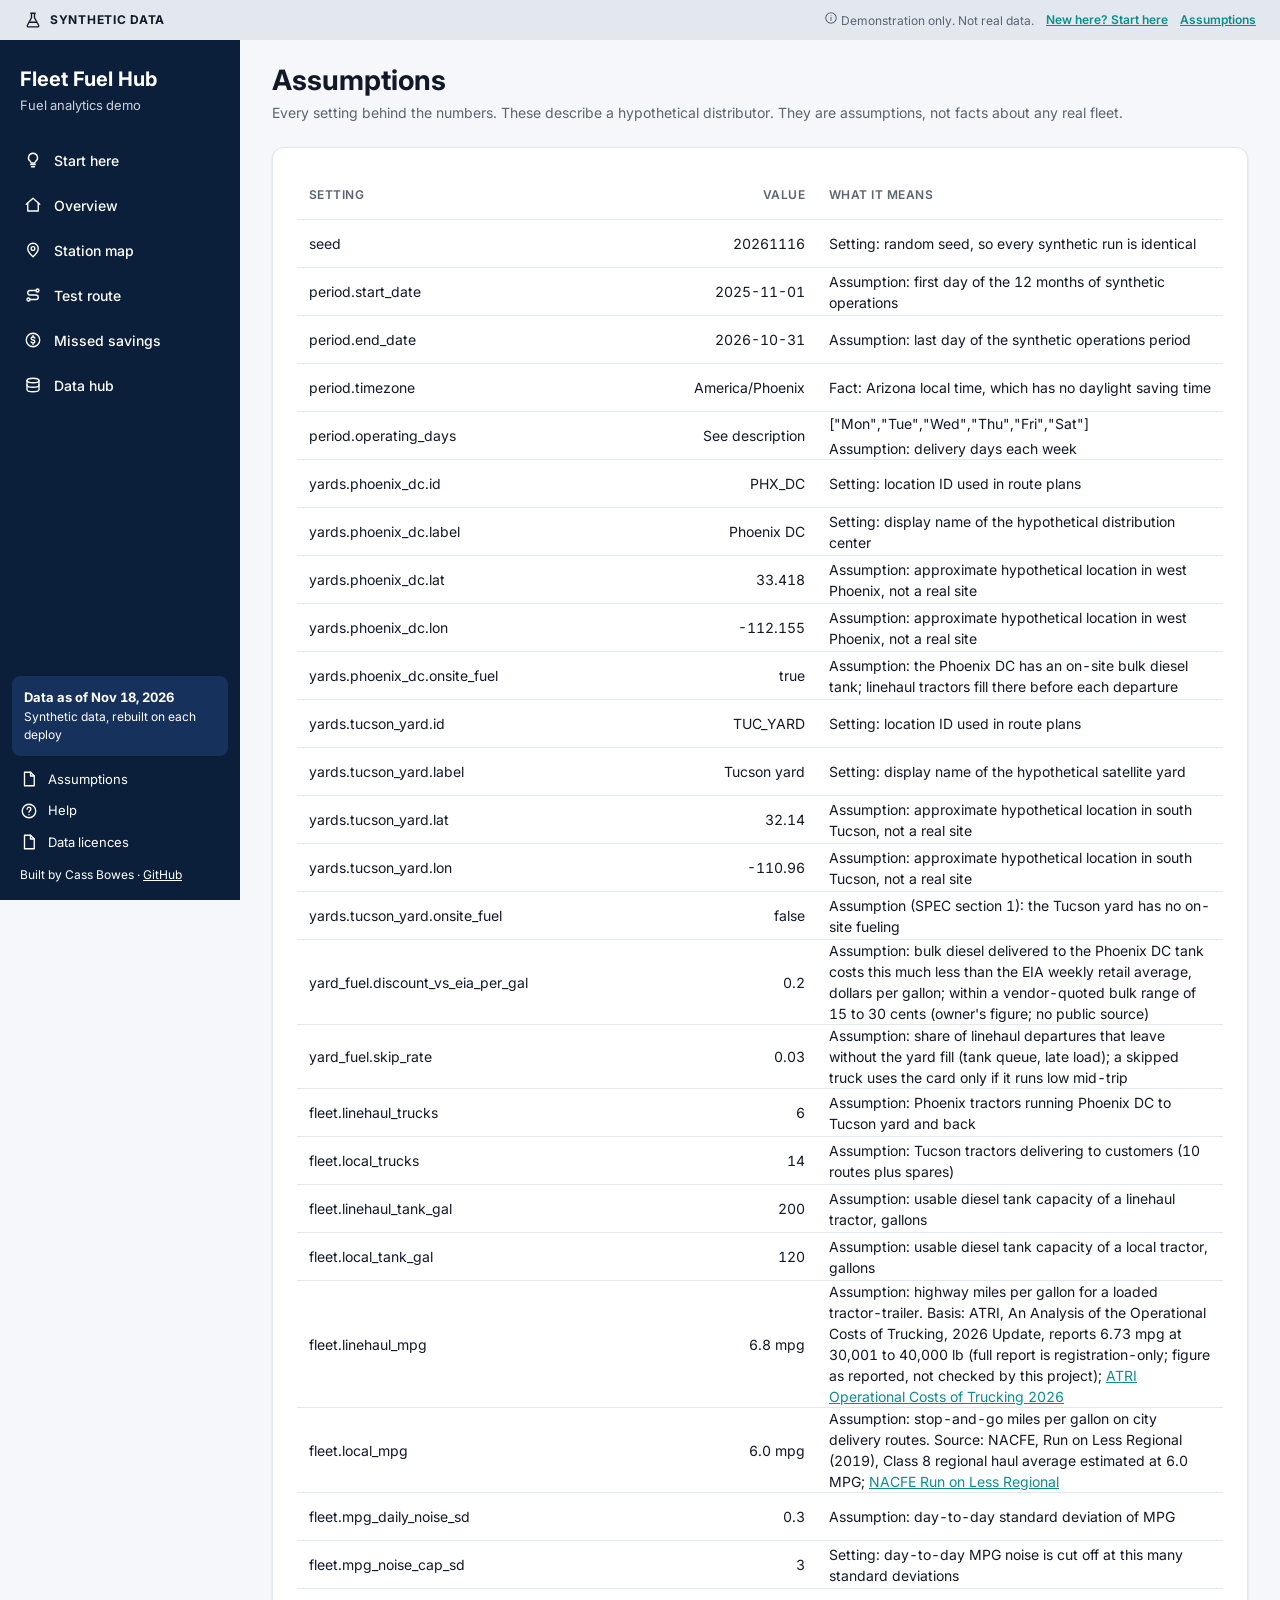
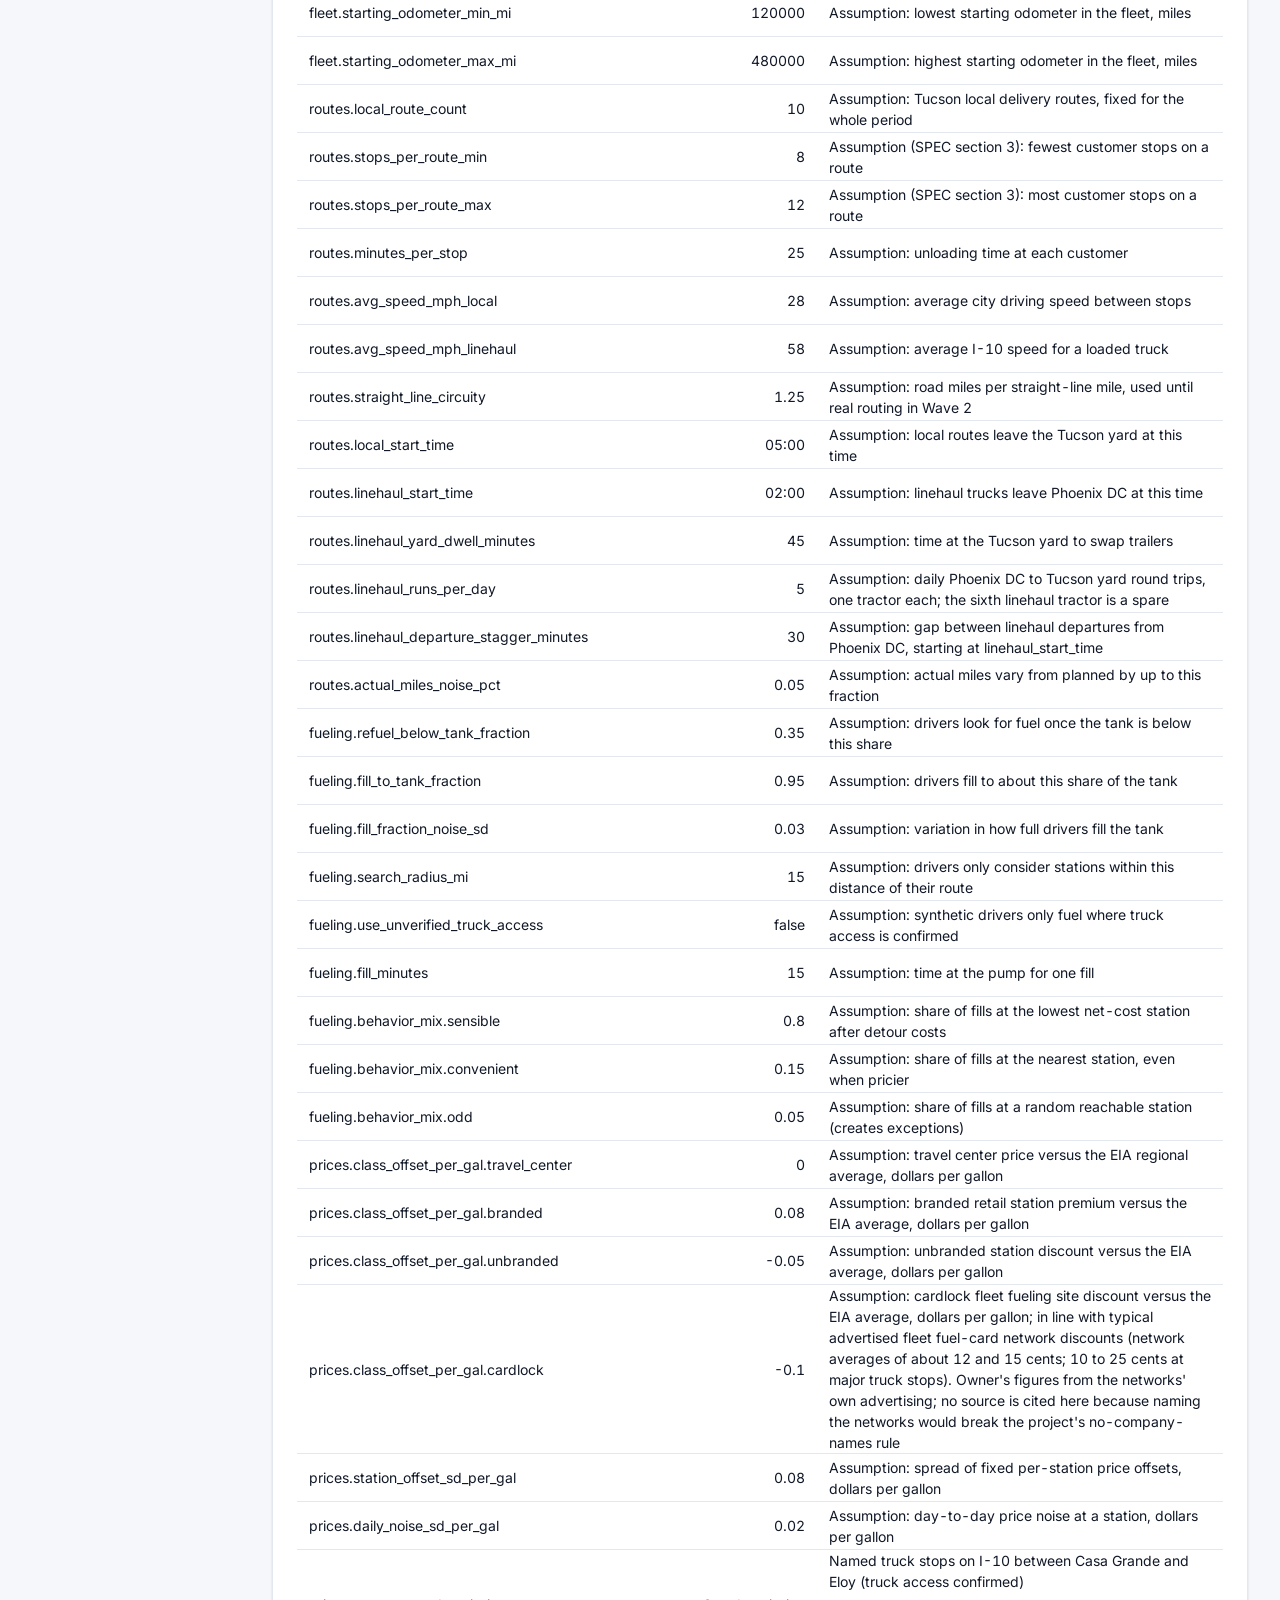
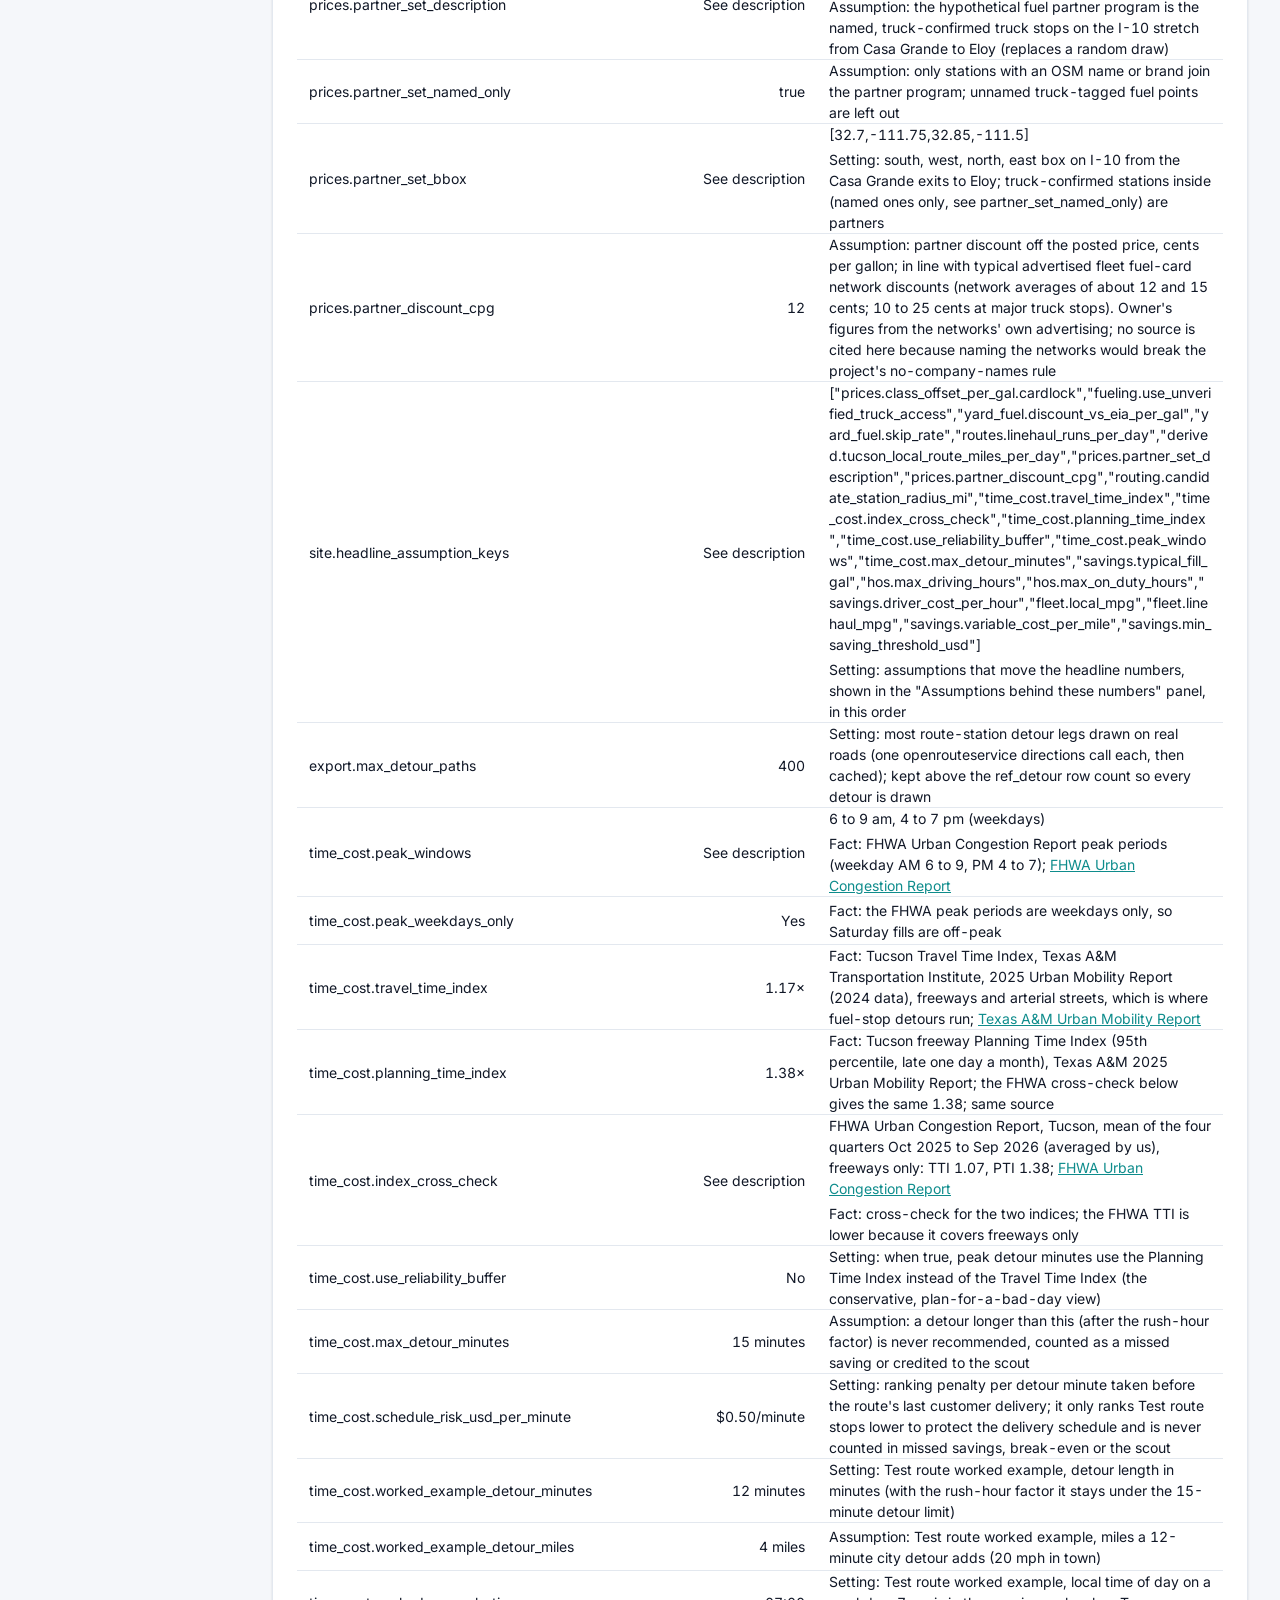
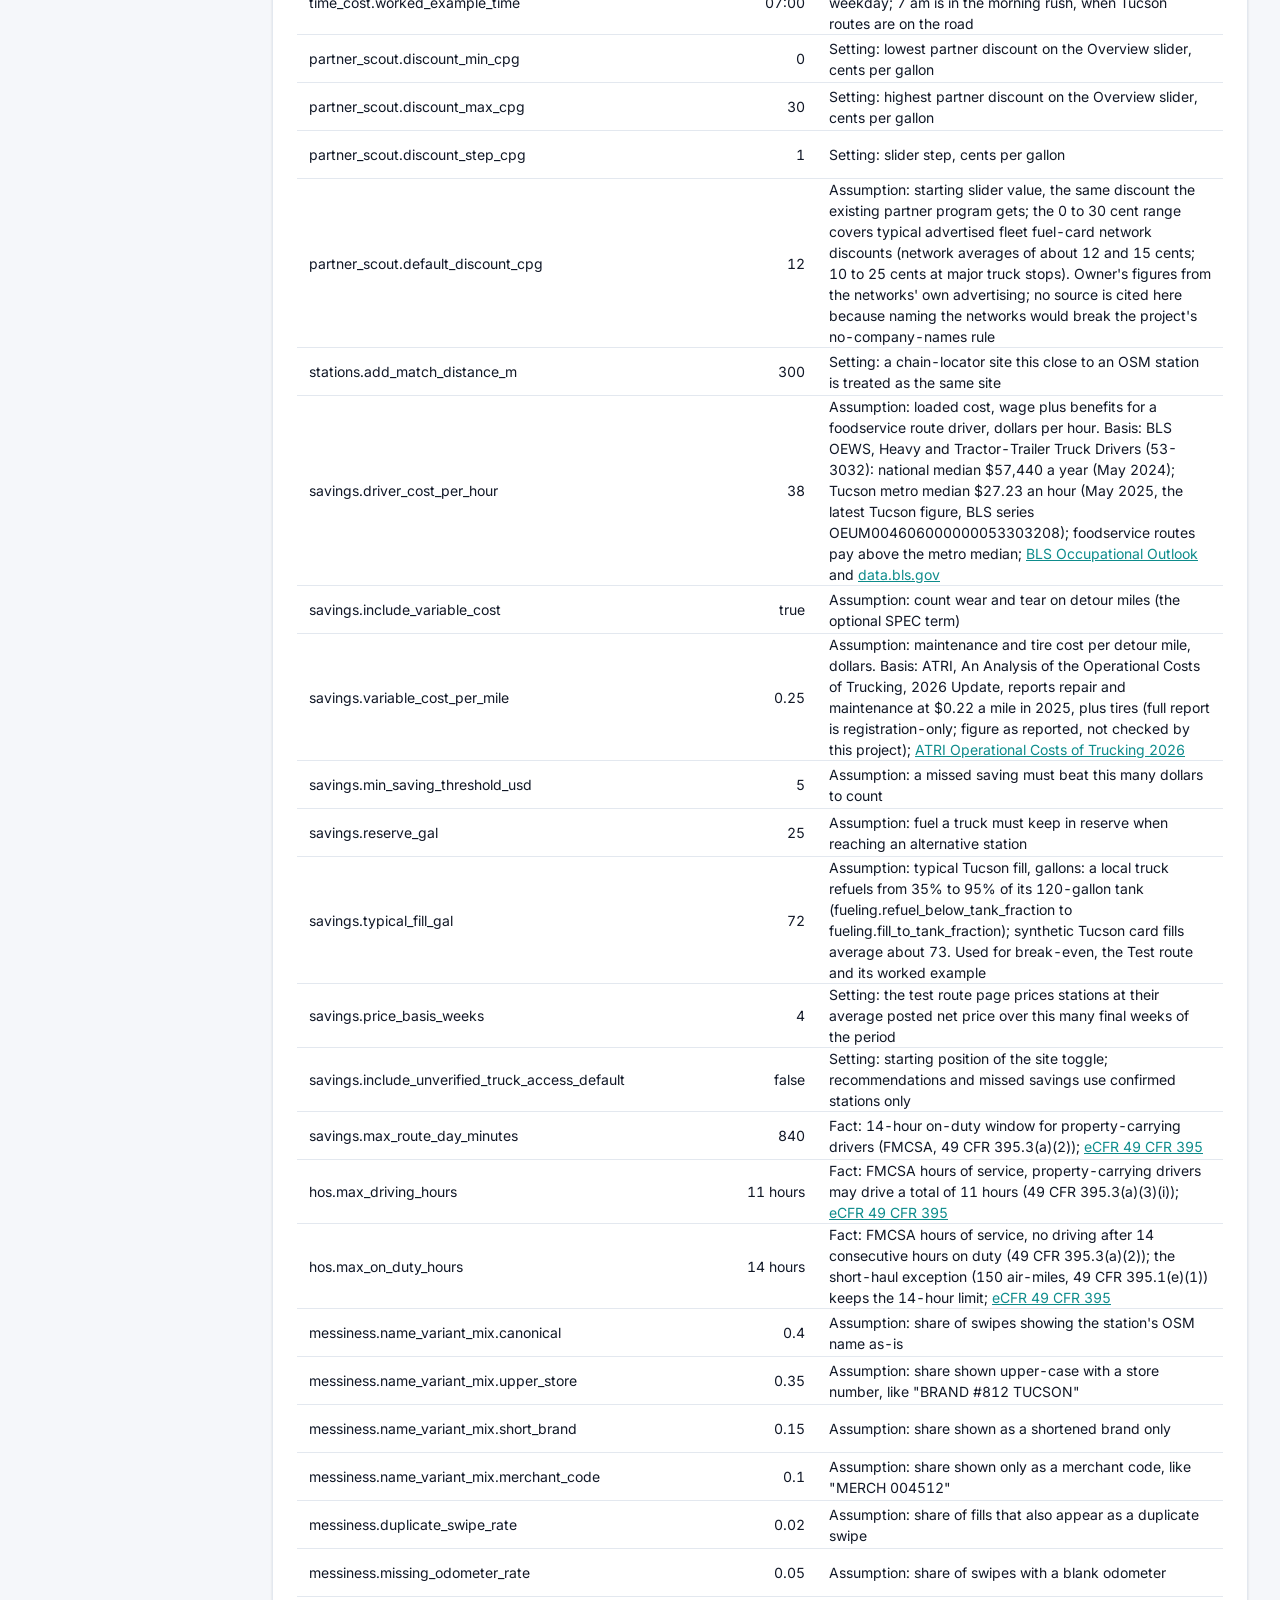
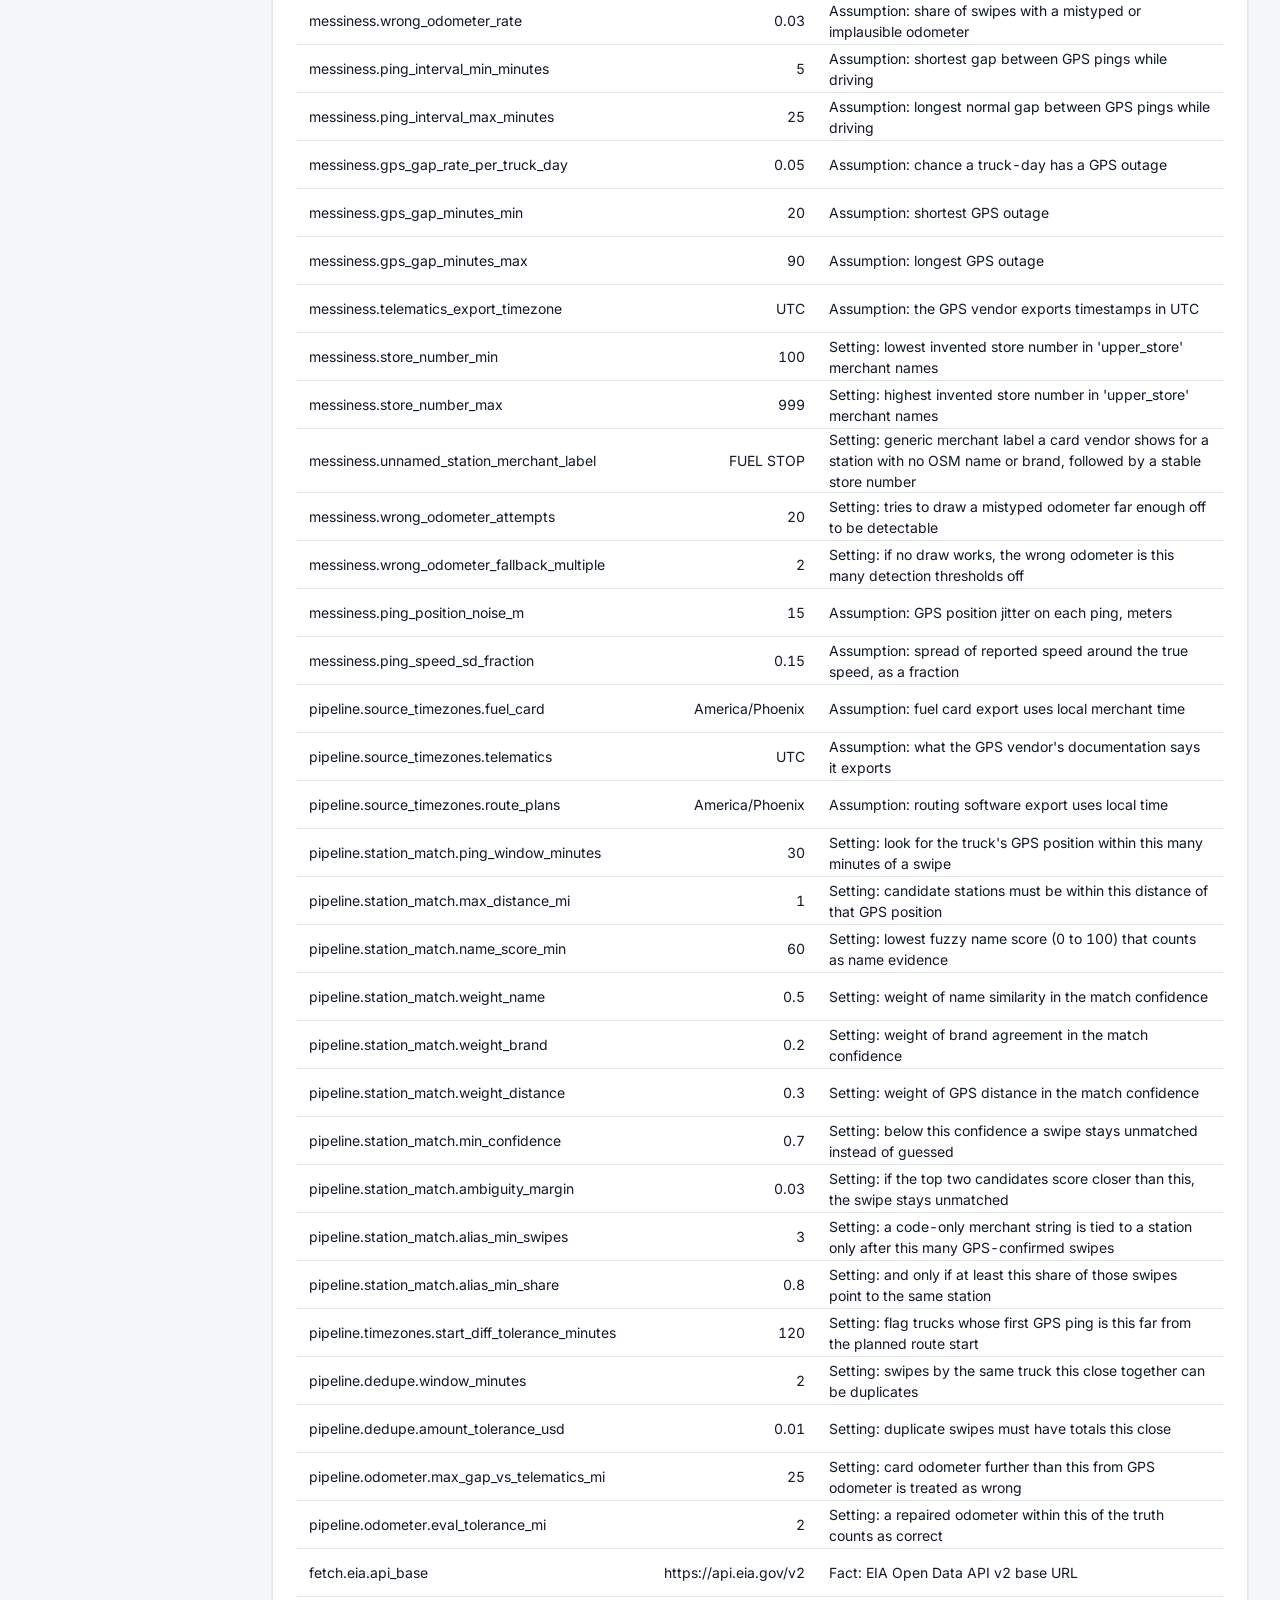
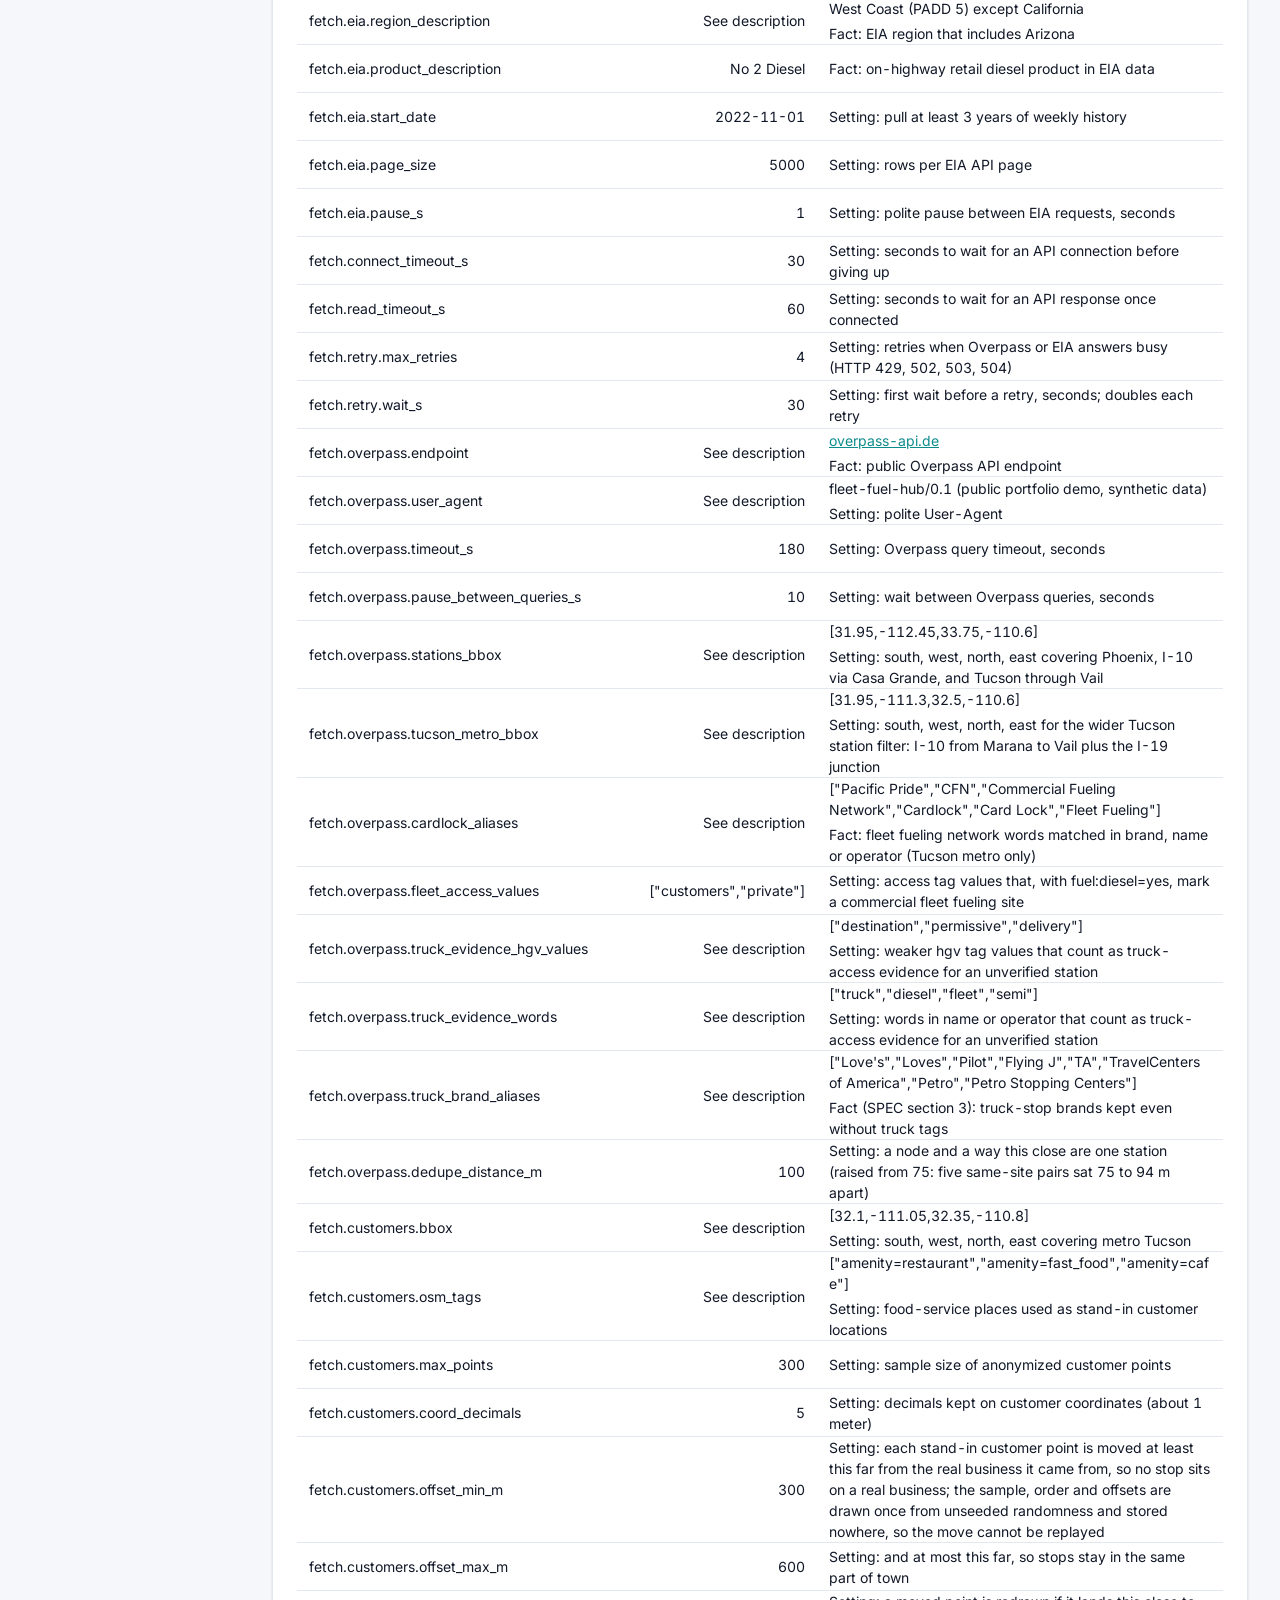
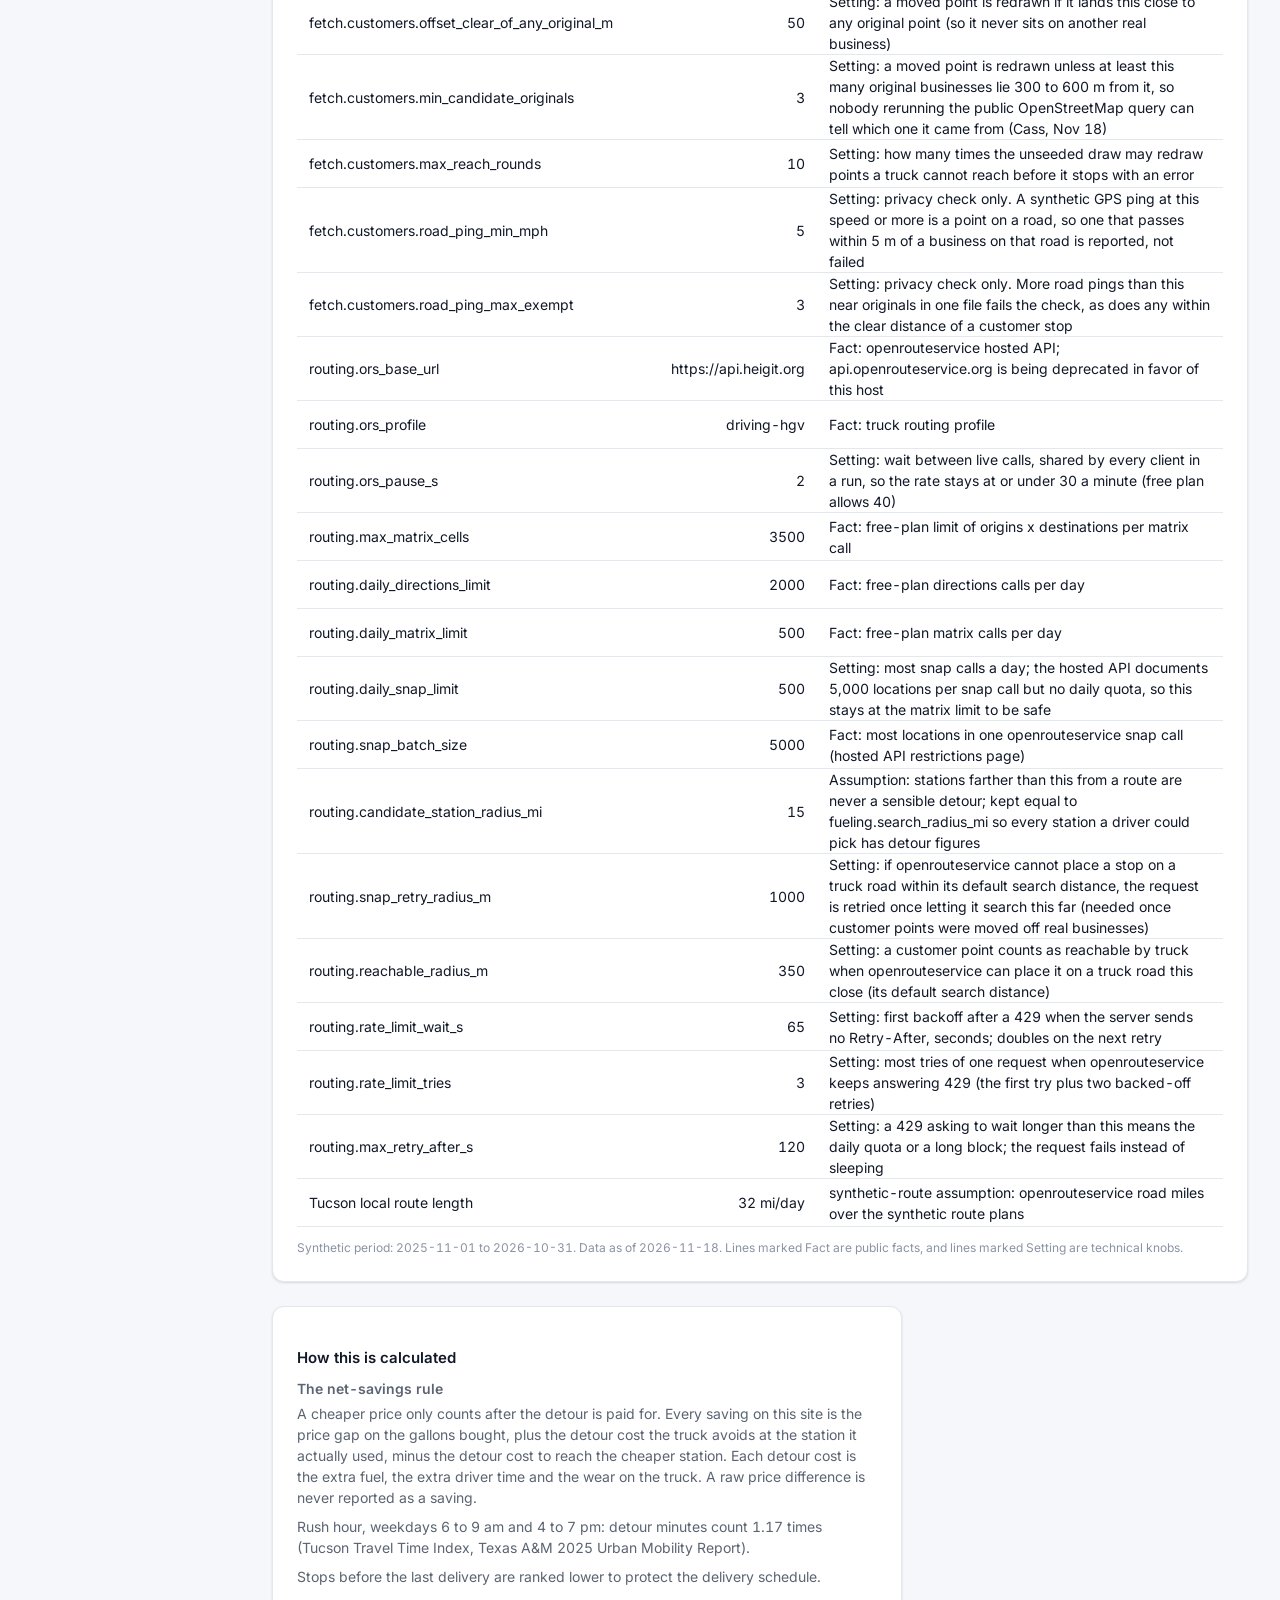
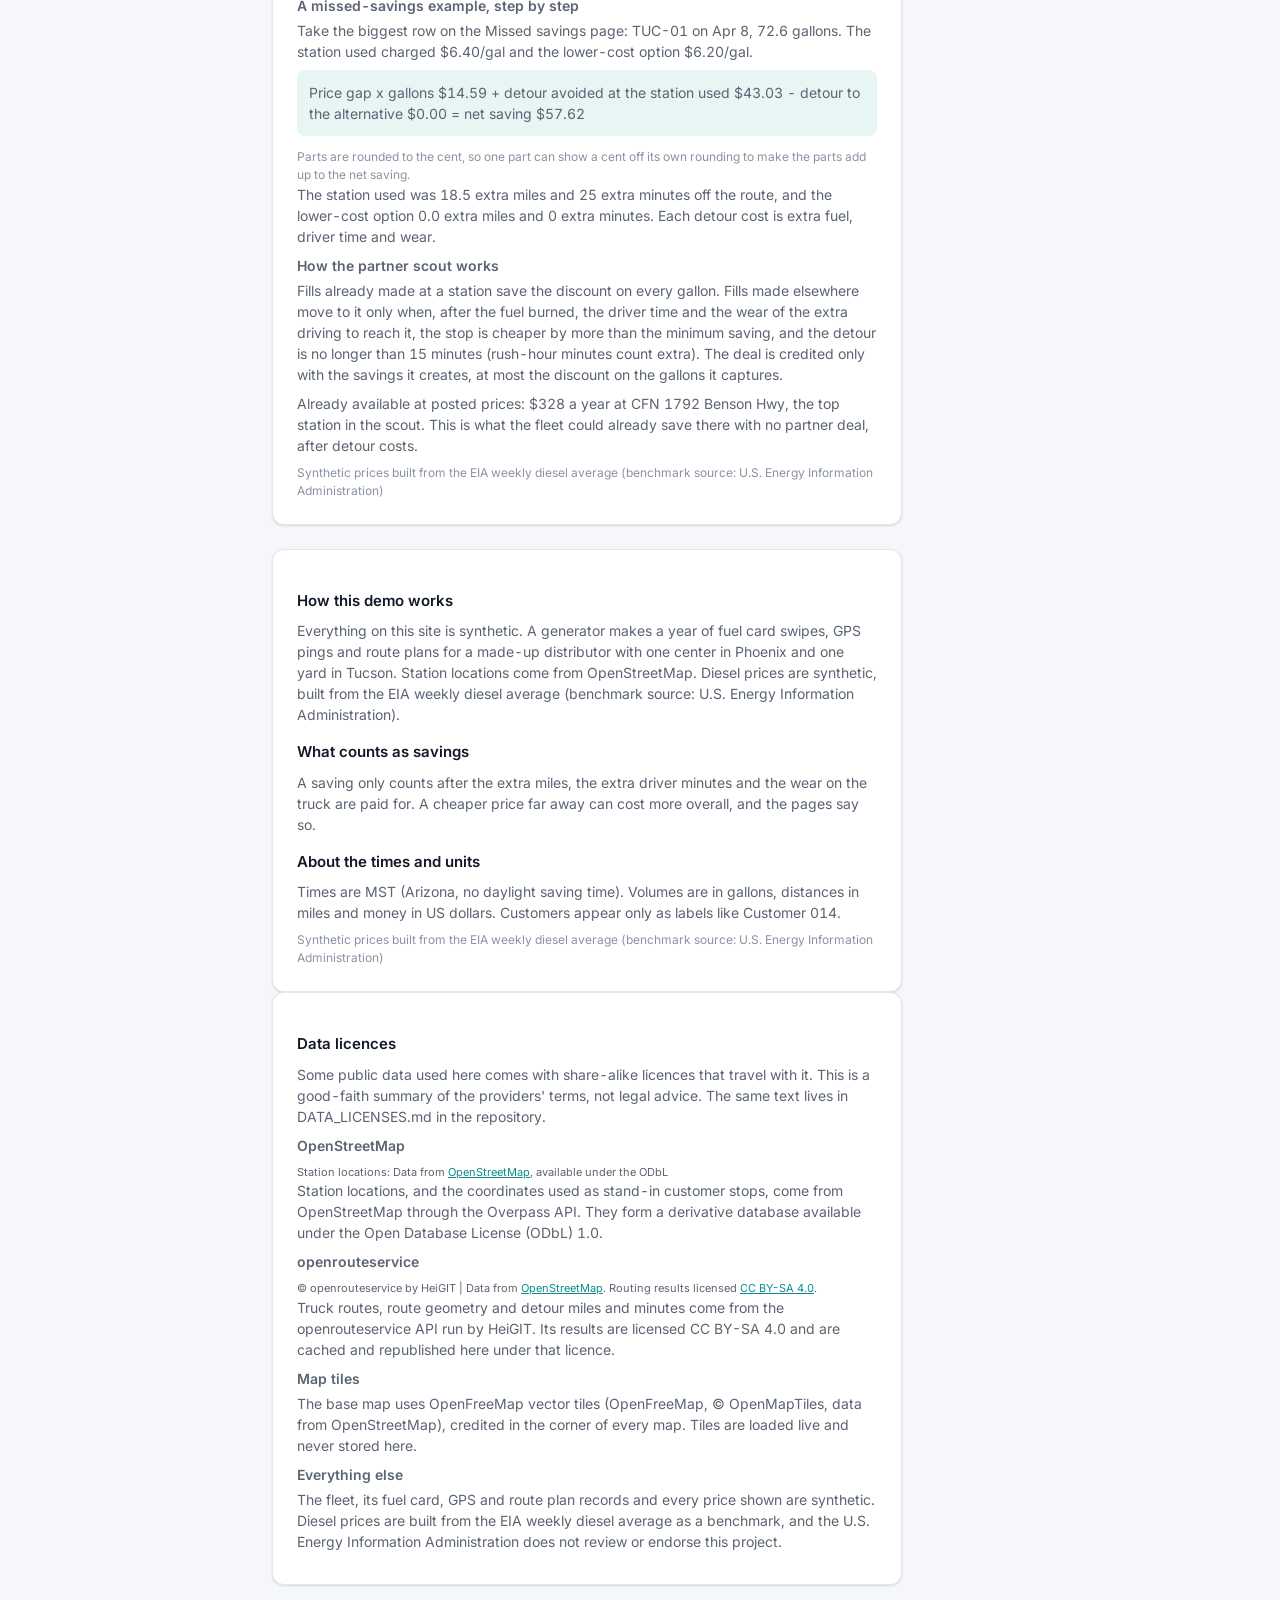
==== commit 3a169efa: "Site v1.17: short value badges, Start here page and links Co-Authored-By: Claude Sonnet 5.5 <noreply" ====
--- a/site/assumptions.html
+++ b/site/assumptions.html
@@ -1,26 +1,27 @@
 <!doctype html>
 <html lang="en">
 <head>
-<meta charset="utf-8"><meta name="build-version" content="06ea23704a5e">
+<meta charset="utf-8"><meta name="build-version" content="e21228404e59">
 <meta name="viewport" content="width=device-width, initial-scale=1">
 <title>Assumptions | Fleet Fuel Hub</title>
 <meta name="description" content="Every assumption behind the numbers.">
 <link rel="preconnect" href="https://fonts.googleapis.com"><link rel="preconnect" href="https://fonts.gstatic.com" crossorigin>
 <link rel="stylesheet" href="https://fonts.googleapis.com/css2?family=Inter:wght@400;500;600;700;800&display=swap">
-<link rel="stylesheet" href="css/tokens.css?v=06ea23704a5e">
-<link rel="stylesheet" href="css/app.css?v=06ea23704a5e">
-<link rel="stylesheet" href="css/extra.css?v=06ea23704a5e">
+<link rel="stylesheet" href="css/tokens.css?v=e21228404e59">
+<link rel="stylesheet" href="css/app.css?v=e21228404e59">
+<link rel="stylesheet" href="css/extra.css?v=e21228404e59">
 
 </head>
 <body>
 <svg class="sprite" aria-hidden="true" focusable="false"><defs><symbol id="i-home" viewBox="0 0 24 24"><path d="M3 11l9-8 9 8"/><path d="M5 9.5V20h14V9.5"/></symbol><symbol id="i-pin" viewBox="0 0 24 24"><path d="M12 21s-7-6.2-7-11a7 7 0 0114 0c0 4.8-7 11-7 11z"/><circle cx="12" cy="10" r="2.5"/></symbol><symbol id="i-route" viewBox="0 0 24 24"><circle cx="6" cy="18" r="2"/><circle cx="18" cy="6" r="2"/><path d="M8 18h8a3 3 0 000-6H8a3 3 0 010-6h8"/></symbol><symbol id="i-dollar" viewBox="0 0 24 24"><circle cx="12" cy="12" r="9"/><path d="M14.5 9.5c-.5-1-1.5-1.5-2.5-1.5-1.5 0-2.5.8-2.5 2s1 1.7 2.5 2 2.5.8 2.5 2-1 2-2.5 2c-1 0-2-.5-2.5-1.5M12 6v2M12 16v2"/></symbol><symbol id="i-db" viewBox="0 0 24 24"><ellipse cx="12" cy="6" rx="8" ry="3"/><path d="M4 6v12c0 1.7 3.6 3 8 3s8-1.3 8-3V6"/><path d="M4 12c0 1.7 3.6 3 8 3s8-1.3 8-3"/></symbol><symbol id="i-flask" viewBox="0 0 24 24"><path d="M9 3h6M10 3v6L4.5 19a1.5 1.5 0 001.3 2.2h12.4a1.5 1.5 0 001.3-2.2L14 9V3"/><path d="M7.5 15h9"/></symbol><symbol id="i-info" viewBox="0 0 24 24"><circle cx="12" cy="12" r="9"/><path d="M12 11v5M12 8h.01"/></symbol><symbol id="i-pump" viewBox="0 0 24 24"><path d="M4 21V5a2 2 0 012-2h6a2 2 0 012 2v16"/><path d="M3 21h12M6 8h6"/><path d="M14 9h2a2 2 0 012 2v5a1.5 1.5 0 003 0V8l-3-3"/></symbol><symbol id="i-download" viewBox="0 0 24 24"><path d="M12 4v10M8 10l4 4 4-4M5 19h14"/></symbol><symbol id="i-chevron" viewBox="0 0 24 24"><path d="M6 9l6 6 6-6"/></symbol><symbol id="i-x" viewBox="0 0 24 24"><path d="M6 6l12 12M18 6L6 18"/></symbol><symbol id="i-check" viewBox="0 0 24 24"><circle cx="12" cy="12" r="9"/><path d="M8 12.5l3 3 5-6"/></symbol><symbol id="i-bulb" viewBox="0 0 24 24"><path d="M9 18h6M10 21h4"/><path d="M12 3a6 6 0 00-3.5 10.900c.6.5 1 1.200 1 2.100h5c0-.9.4-1.600 1-2.100A6 6 0 0012 3z"/></symbol><symbol id="i-plus" viewBox="0 0 24 24"><circle cx="12" cy="12" r="9"/><path d="M12 8v8M8 12h8"/></symbol><symbol id="i-help" viewBox="0 0 24 24"><circle cx="12" cy="12" r="9"/><path d="M9.500 9.500a2.500 2.500 0 114 2c-.9.6-1.500 1-1.500 2M12 17h.01"/></symbol><symbol id="i-pie" viewBox="0 0 24 24"><path d="M12 3v9h9"/><circle cx="12" cy="12" r="9"/></symbol><symbol id="i-alert" viewBox="0 0 24 24"><path d="M12 3l10 18H2L12 3z"/><path d="M12 10v5M12 18h.01"/></symbol><symbol id="i-file" viewBox="0 0 24 24"><path d="M6 3h8l5 5v13H6z"/><path d="M14 3v5h5"/></symbol><symbol id="i-arrow" viewBox="0 0 24 24"><path d="M5 12h14M13 6l6 6-6 6"/></symbol><symbol id="i-sort" viewBox="0 0 24 24"><path d="M8 9l4-4 4 4M8 15l4 4 4-4"/></symbol><symbol id="i-left" viewBox="0 0 24 24"><path d="M15 6l-6 6 6 6"/></symbol><symbol id="i-right" viewBox="0 0 24 24"><path d="M9 6l6 6-6 6"/></symbol><symbol id="i-gauge" viewBox="0 0 24 24"><path d="M4 18a9 9 0 1116 0"/><path d="M12 14l4-5"/></symbol></defs></svg>
 <div class="strip" role="note">
 <span class="chip-syn"><svg class="ic" aria-hidden="true"><use href="#i-flask"/></svg> SYNTHETIC DATA</span>
-<span class="right"><span class="note"><svg class="ic sm" aria-hidden="true"><use href="#i-info"/></svg> Demonstration only. Not real data.</span><a href="assumptions.html">Assumptions</a></span>
+<span class="right"><span class="note"><svg class="ic sm" aria-hidden="true"><use href="#i-info"/></svg> Demonstration only. Not real data.</span><a href="guide.html">New here? Start here</a><a href="assumptions.html">Assumptions</a></span>
 </div>
 <aside class="sidebar">
 <div class="brand"><strong>Fleet Fuel Hub</strong><span>Fuel analytics demo</span></div>
 <nav aria-label="Main">
+<a href="guide.html"><svg class="ic" aria-hidden="true"><use href="#i-bulb"/></svg> Start here</a>
 <a href="index.html"><svg class="ic" aria-hidden="true"><use href="#i-home"/></svg> Overview</a>
 <a href="map.html"><svg class="ic" aria-hidden="true"><use href="#i-pin"/></svg> Station map</a>
 <a href="route.html"><svg class="ic" aria-hidden="true"><use href="#i-route"/></svg> Test route</a>
@@ -76,7 +77,7 @@
 <p>The fleet, its fuel card, GPS and route plan records and every price shown are synthetic. Diesel prices are built from the EIA weekly diesel average as a benchmark, and the U.S. Energy Information Administration does not review or endorse this project.</p></section>
 </main>
 </div>
-<script src="js/common.js?v=06ea23704a5e"></script>
-<script src="js/assumptions.js?v=06ea23704a5e"></script>
+<script src="js/common.js?v=e21228404e59"></script>
+<script src="js/assumptions.js?v=e21228404e59"></script>
 </body>
 </html>
--- a/site/css/app.css
+++ b/site/css/app.css
@@ -72,7 +72,7 @@
 .hero-note { border-top: 1px solid var(--border); margin-top: 16px; padding-top: 16px; color: var(--text-600); display: flex; gap: 8px; align-items: flex-start; }
 
 /* Chips and callouts */
-.chip { display: inline-flex; align-items: center; gap: 6px; padding: 2px 10px; border-radius: 999px; background: var(--teal-50); color: var(--teal-600); font-size: 12px; font-weight: 600; white-space: nowrap; }
+.chip { display: inline-flex; align-items: center; gap: 6px; padding: 2px 10px; border-radius: 999px; background: var(--teal-50); color: var(--teal-600); font-size: 12px; font-weight: 600; max-width: 100%; min-width: 0; overflow-wrap: anywhere; text-align: left; }
 .chip.amber { background: var(--amber-50); color: var(--amber-500); }
 .chip.gain { color: var(--gain); } .chip.loss { color: var(--loss); }
 .callout { background: var(--teal-50); border-radius: var(--radius-sm); padding: 14px 16px; display: flex; gap: 12px; align-items: flex-start; color: var(--text-900); }
--- a/site/css/extra.css
+++ b/site/css/extra.css
@@ -87,3 +87,30 @@
 .how-eq { background: var(--teal-50); border-radius: var(--radius-sm); padding: 12px; margin: 8px 0; font-variant-numeric: tabular-nums; }
 .opt-sub.note { color: var(--text-600); }
 .legend i.dash.navy { border-top-color: var(--navy-900); }
+
+/* v1.17: value badges stay inside their column, "Start here" page and link */
+.assump-row { min-width: 0; }
+.assump-head { min-width: 0; }
+.assump-label { min-width: 0; overflow-wrap: anywhere; }
+.assump-val { min-width: 0; max-width: 100%; }
+.assump-note { overflow-wrap: anywhere; }
+.assump-note + .assump-note { margin-top: 2px; }
+.assump-longval { margin-bottom: 4px; color: var(--text-900); }
+#assumptions td.what { white-space: normal; min-width: 260px; overflow-wrap: anywhere; }
+.strip .right a { white-space: nowrap; }
+.start-link { margin: 0 0 16px; font-weight: 600; }
+.start-link a { display: inline-flex; align-items: center; gap: 6px; }
+.guide { max-width: 70ch; display: grid; gap: 24px; }
+.guide h2 { margin-bottom: 8px; }
+.guide-steps { list-style: none; margin: 8px 0 0; padding: 0; }
+.guide-steps li { display: flex; gap: 12px; align-items: flex-start; padding: 12px 0; border-bottom: 1px solid var(--border); min-width: 0; }
+.guide-steps li:last-child { border-bottom: 0; }
+.guide-steps li p { margin: 0; min-width: 0; }
+.guide-steps .num-circle { margin-top: 1px; }
+.guide-steps a { font-weight: 600; }
+.guide-list { margin: 8px 0 0; padding-left: 20px; }
+.guide-list li { margin-bottom: 8px; }
+@media (max-width: 767px) {
+  .strip .right { gap: 10px; }
+  .strip .chip-syn { gap: 6px; letter-spacing: .03em; }
+}
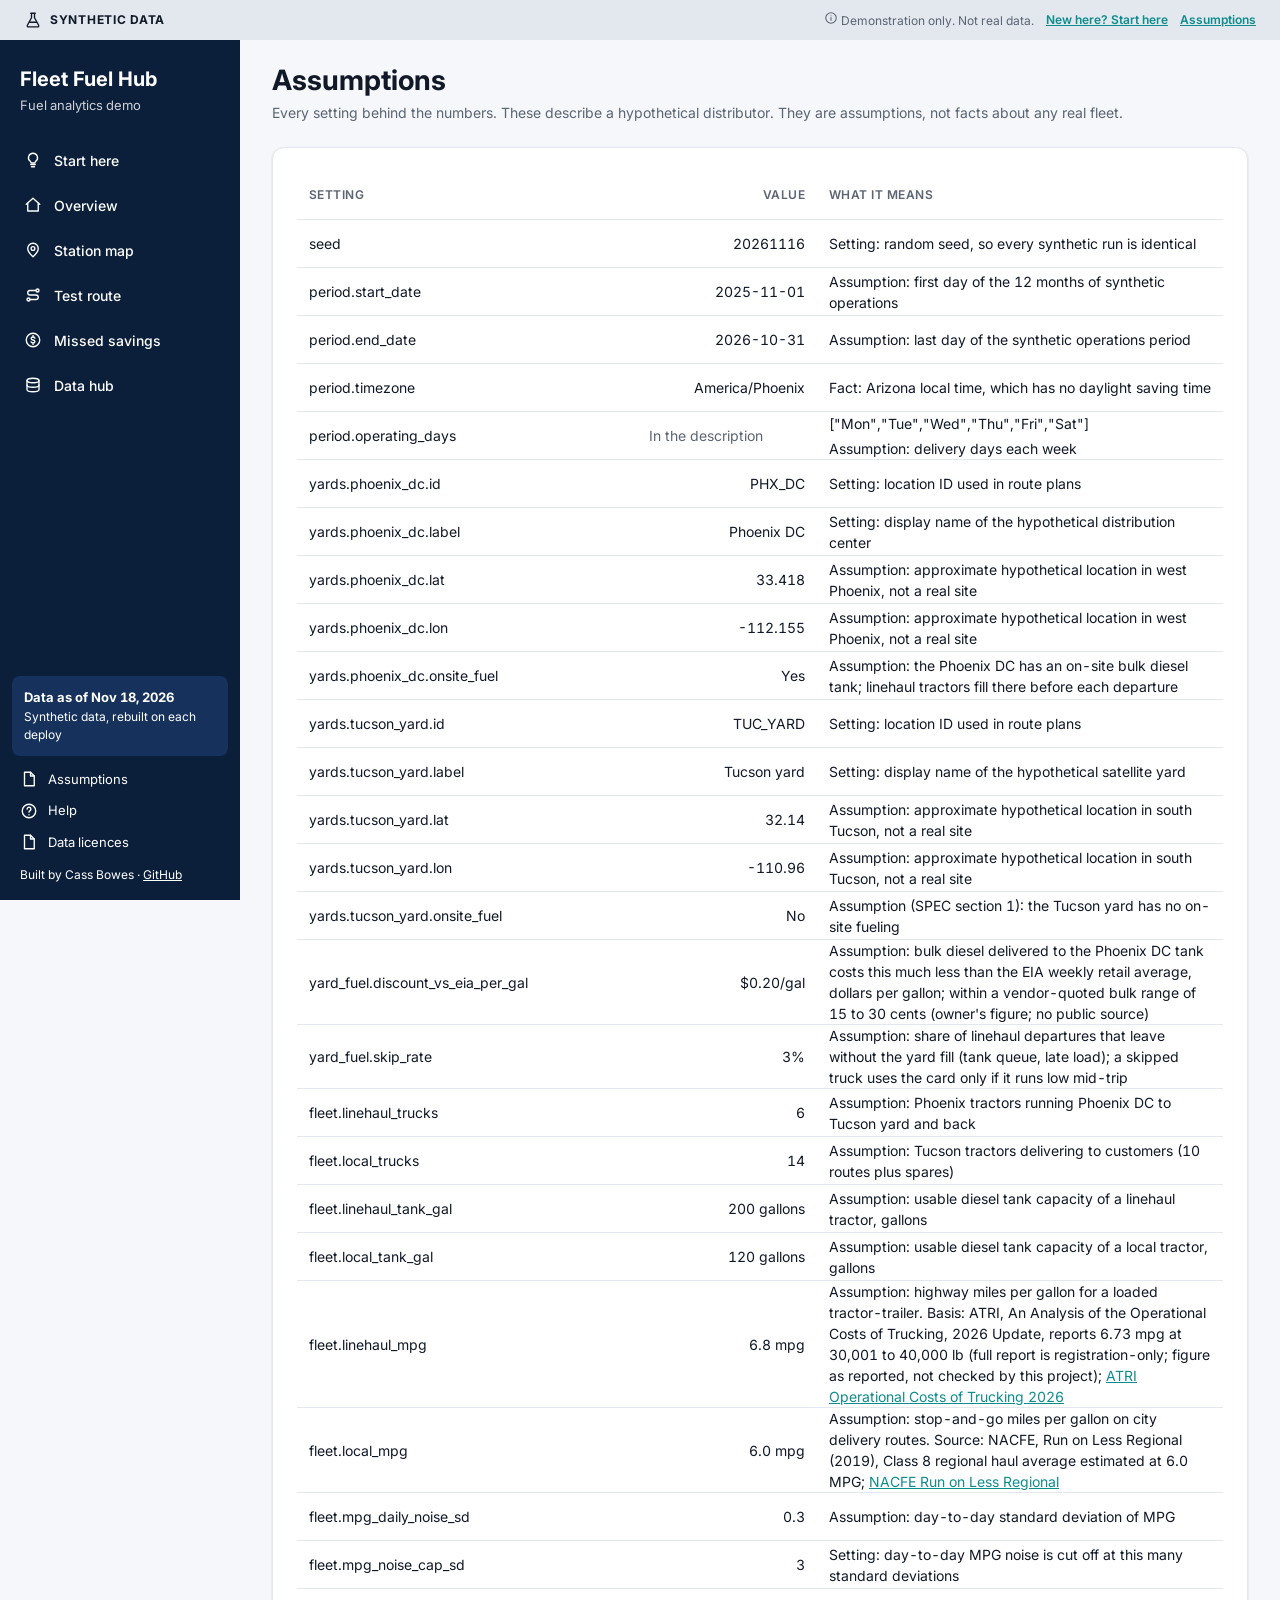
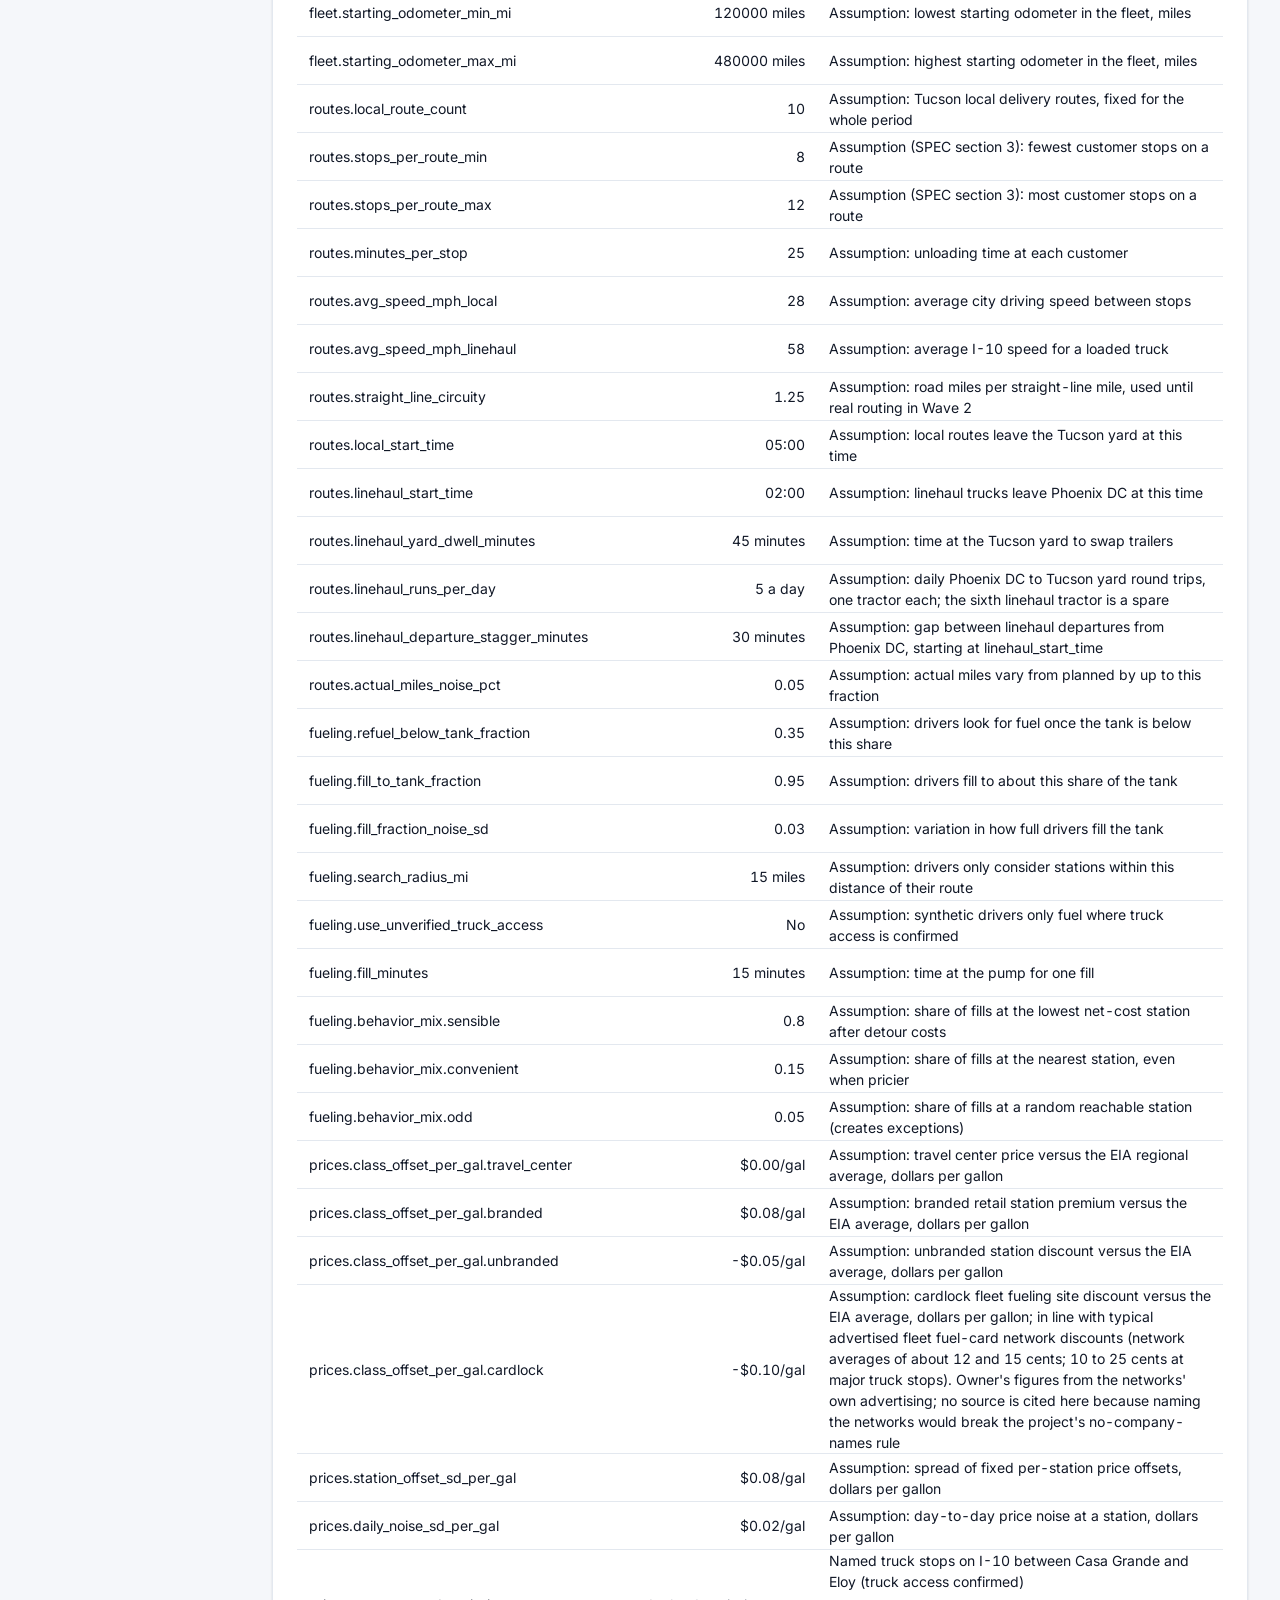
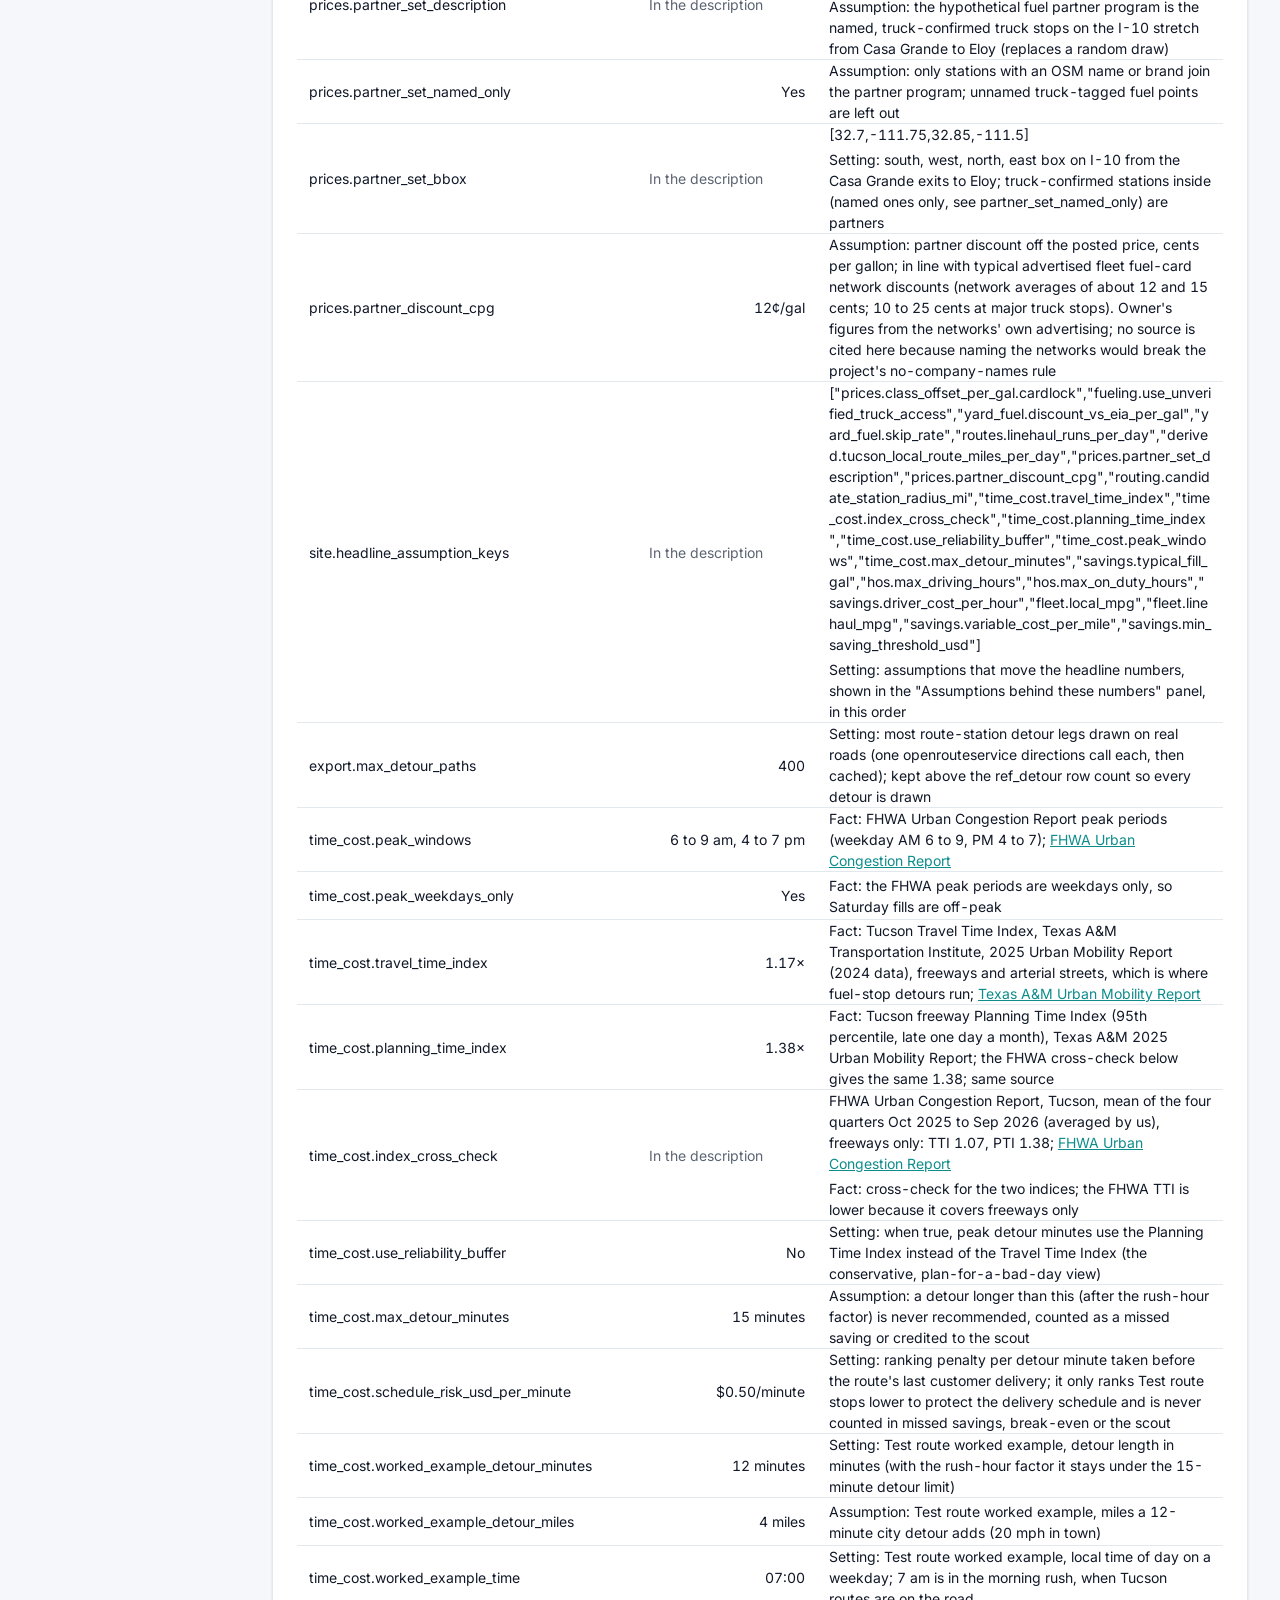
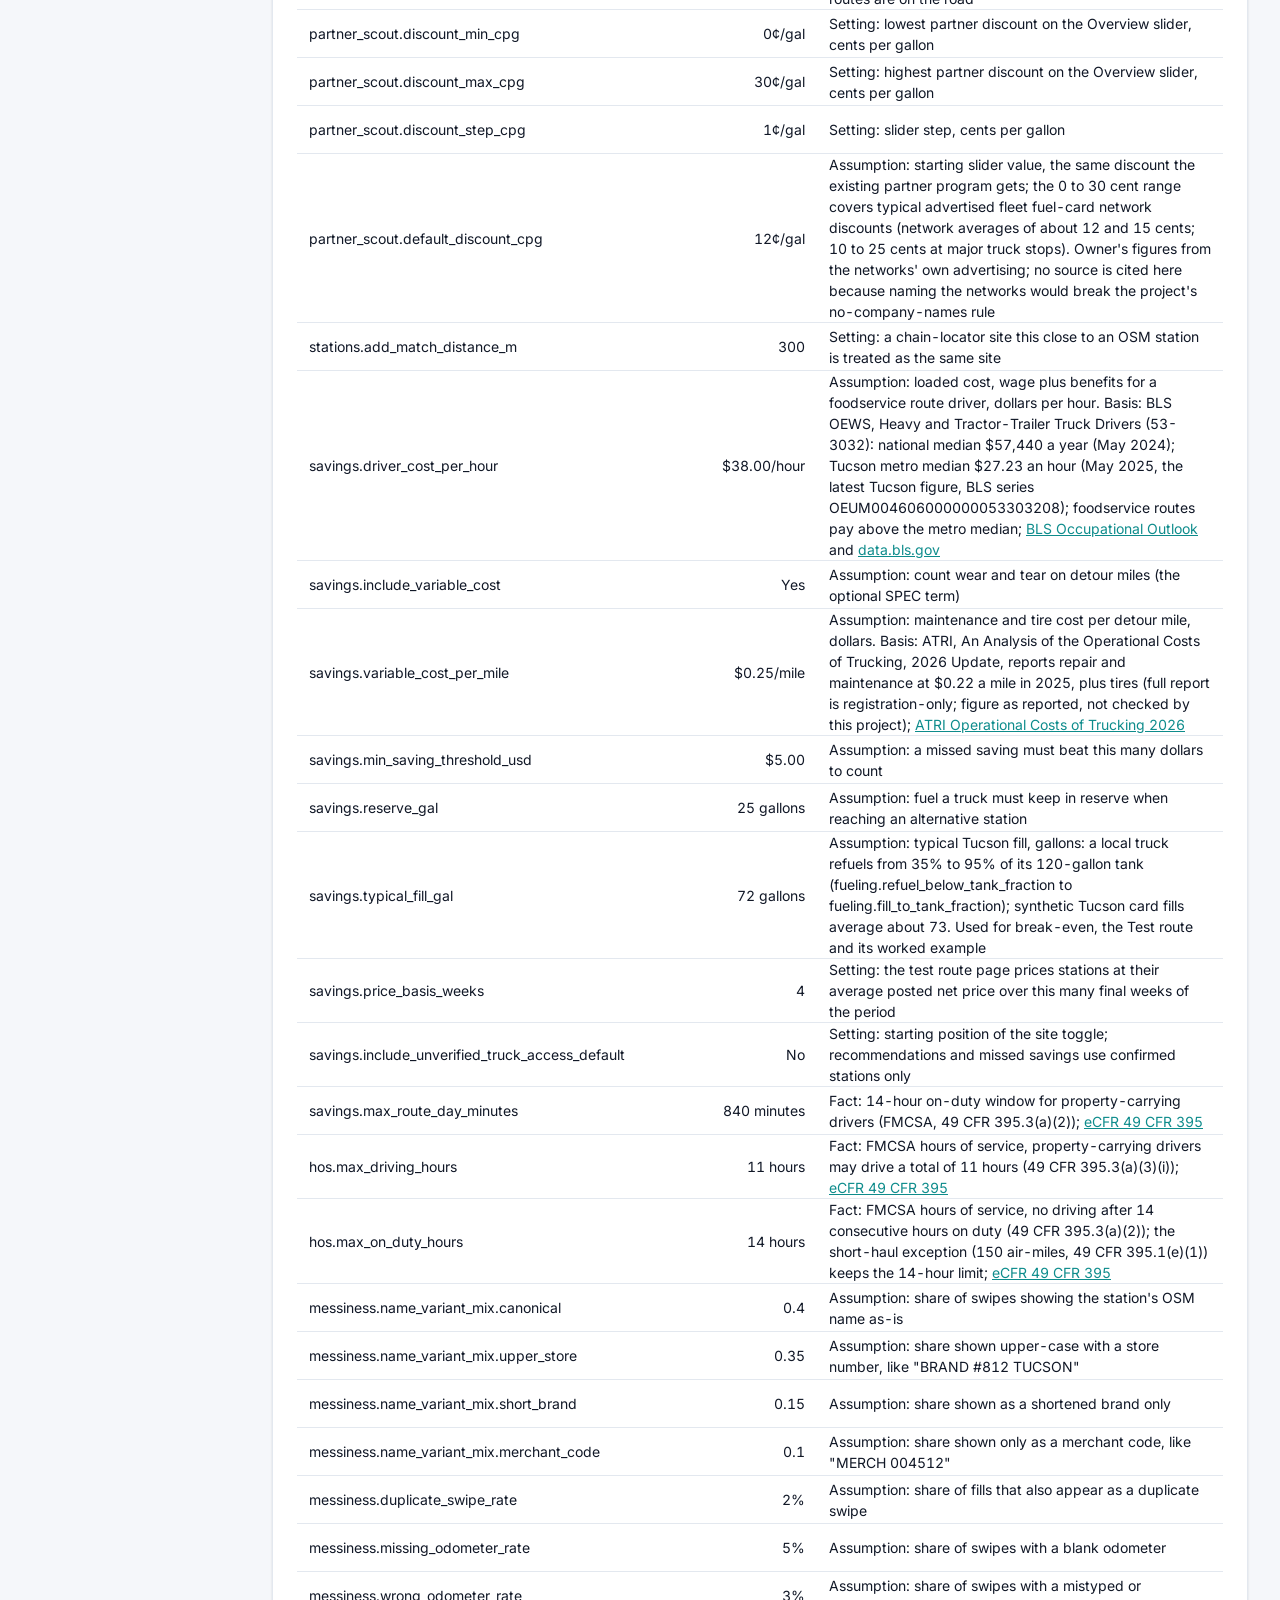
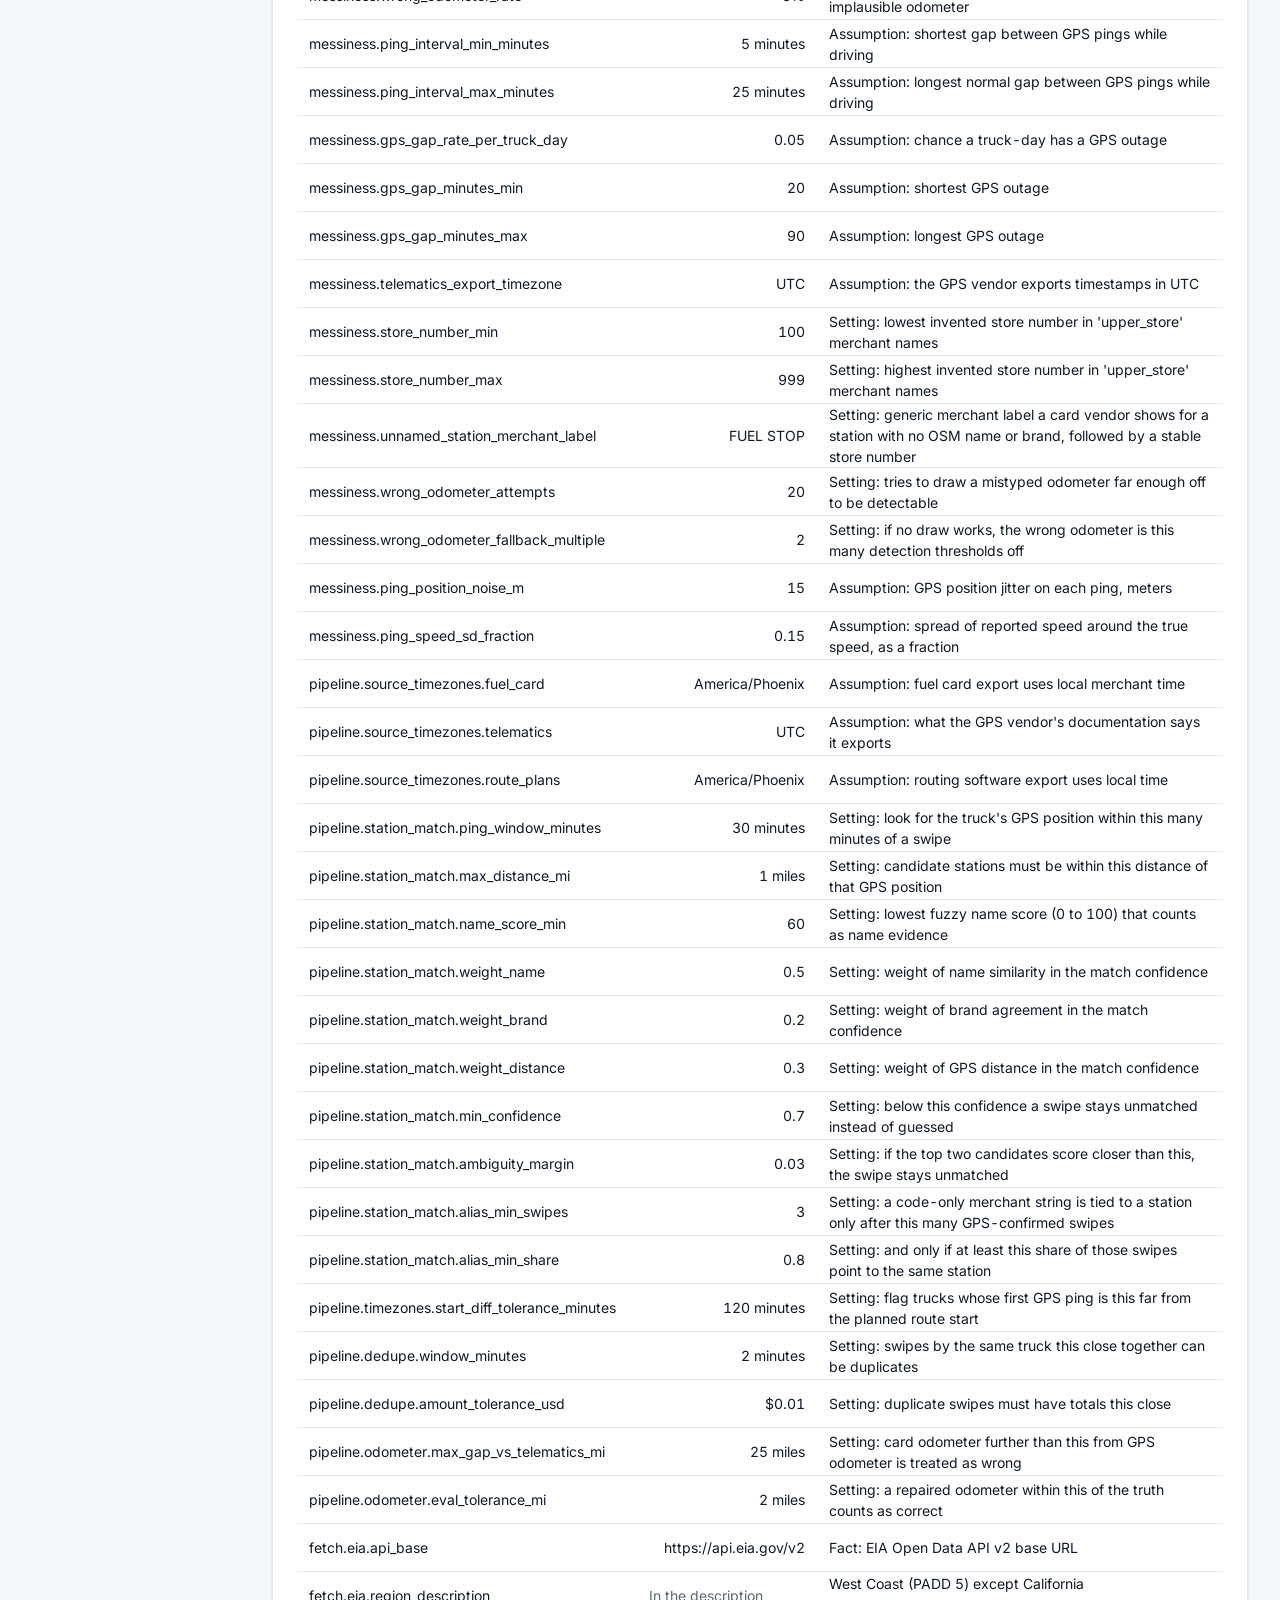
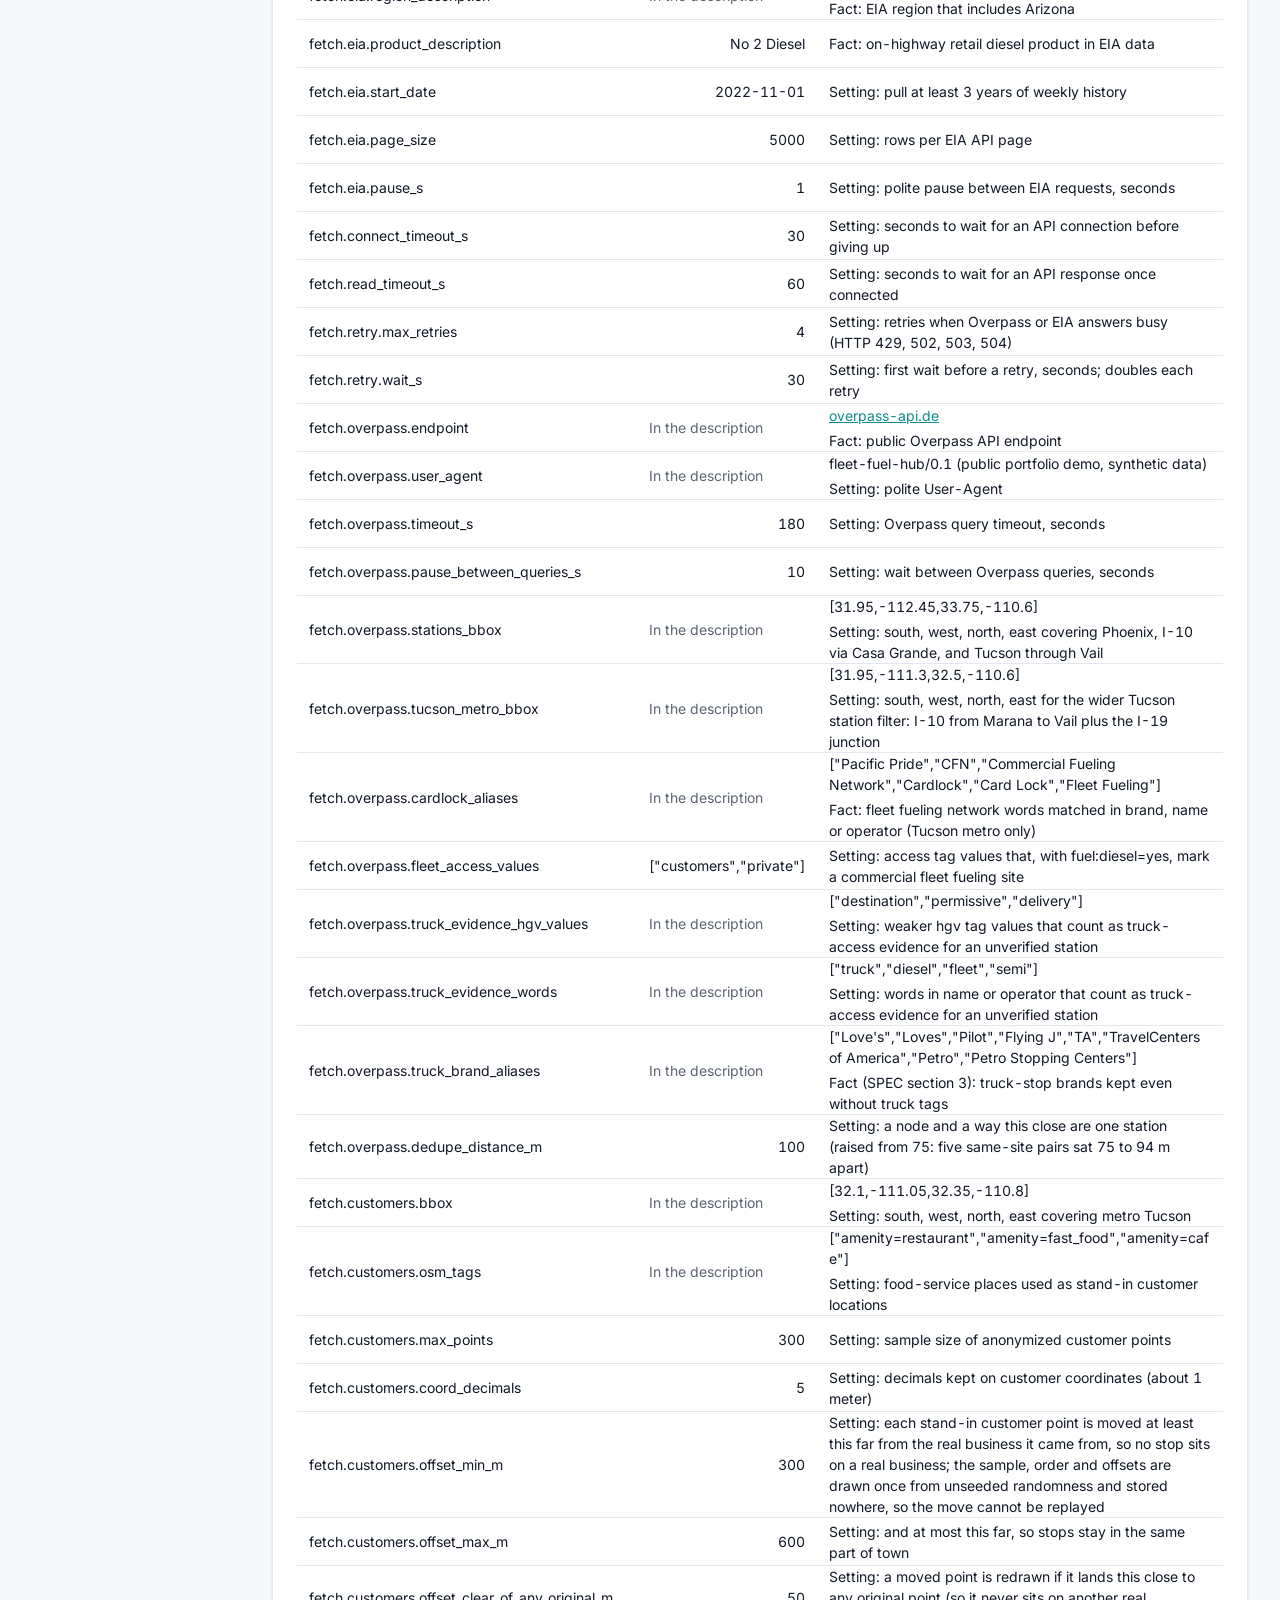
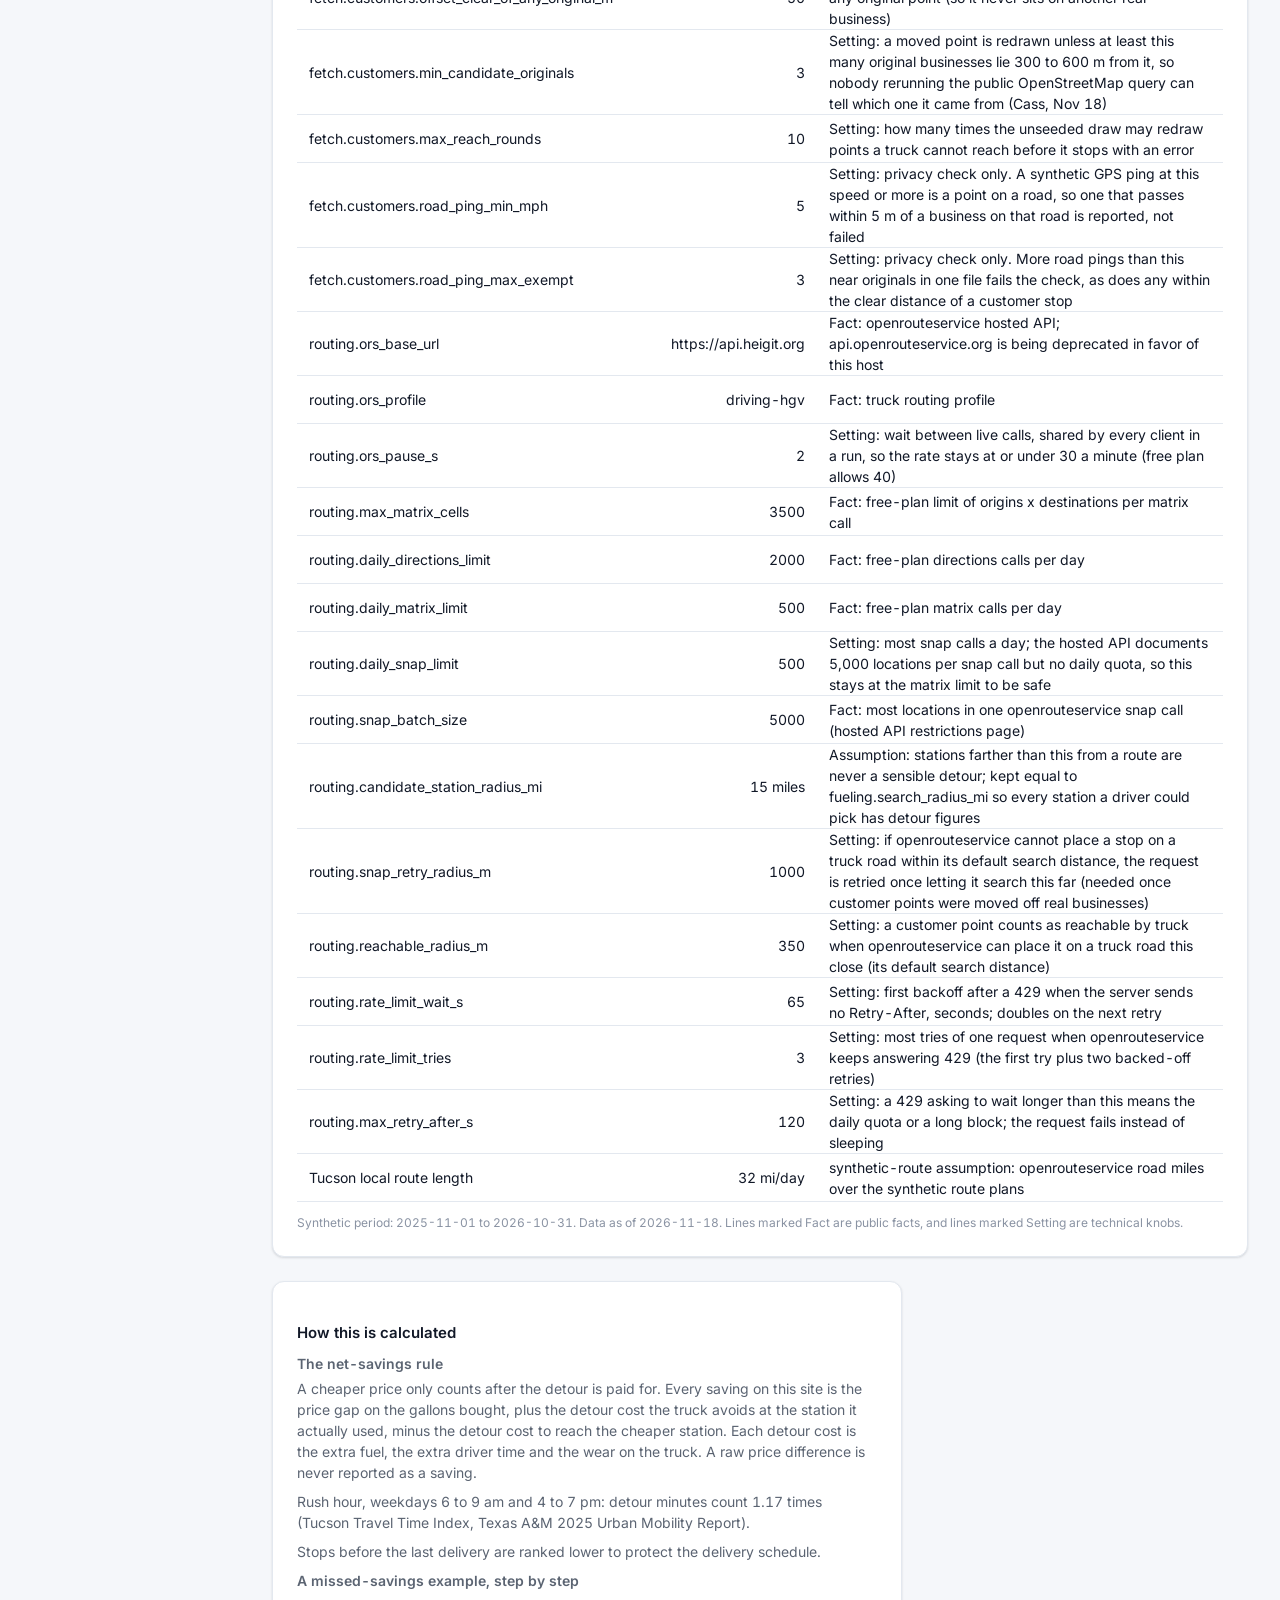
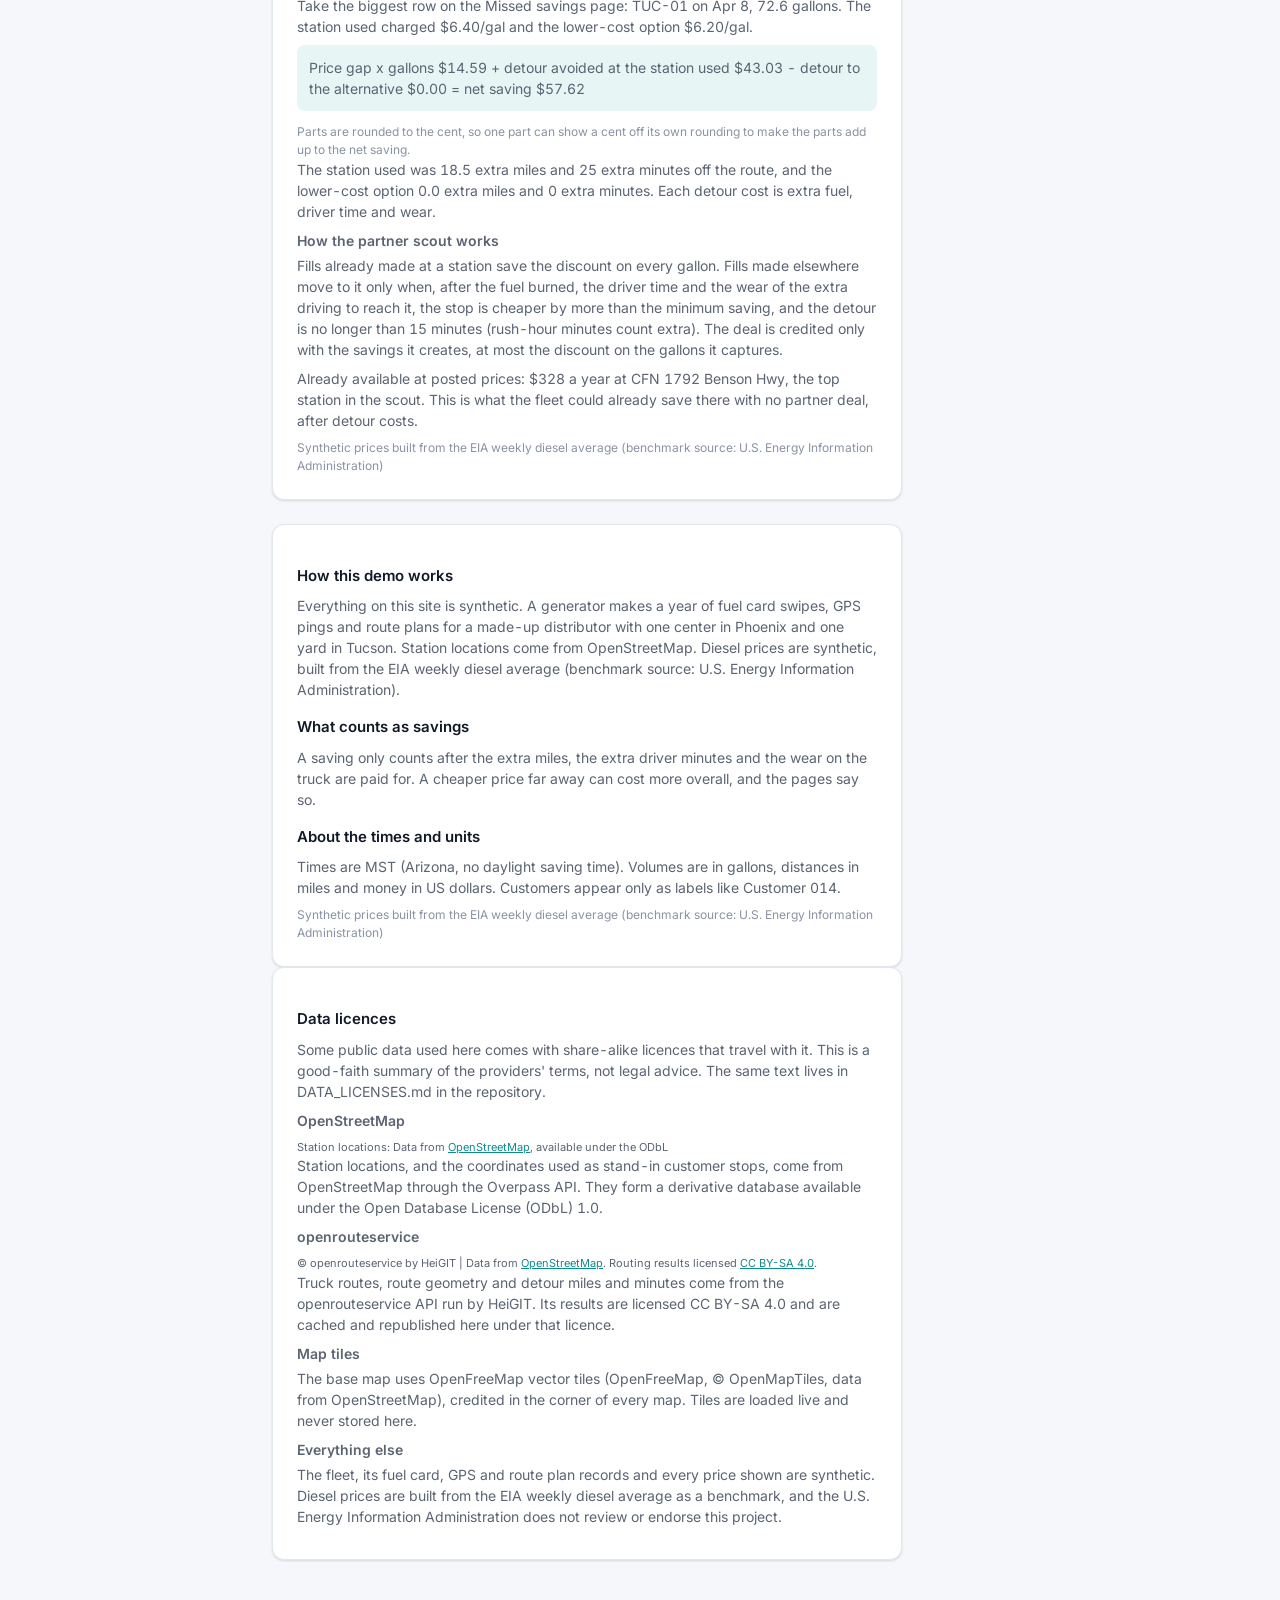
==== commit 463d017d: "Badges always carry a unit, shorter peak windows, shared Assumptions value format, guide subtitle, b" ====
--- a/site/assumptions.html
+++ b/site/assumptions.html
@@ -1,15 +1,15 @@
 <!doctype html>
 <html lang="en">
 <head>
-<meta charset="utf-8"><meta name="build-version" content="e21228404e59">
+<meta charset="utf-8"><meta name="build-version" content="d6d904e2b9ce">
 <meta name="viewport" content="width=device-width, initial-scale=1">
 <title>Assumptions | Fleet Fuel Hub</title>
 <meta name="description" content="Every assumption behind the numbers.">
 <link rel="preconnect" href="https://fonts.googleapis.com"><link rel="preconnect" href="https://fonts.gstatic.com" crossorigin>
 <link rel="stylesheet" href="https://fonts.googleapis.com/css2?family=Inter:wght@400;500;600;700;800&display=swap">
-<link rel="stylesheet" href="css/tokens.css?v=e21228404e59">
-<link rel="stylesheet" href="css/app.css?v=e21228404e59">
-<link rel="stylesheet" href="css/extra.css?v=e21228404e59">
+<link rel="stylesheet" href="css/tokens.css?v=d6d904e2b9ce">
+<link rel="stylesheet" href="css/app.css?v=d6d904e2b9ce">
+<link rel="stylesheet" href="css/extra.css?v=d6d904e2b9ce">
 
 </head>
 <body>
@@ -77,7 +77,7 @@
 <p>The fleet, its fuel card, GPS and route plan records and every price shown are synthetic. Diesel prices are built from the EIA weekly diesel average as a benchmark, and the U.S. Energy Information Administration does not review or endorse this project.</p></section>
 </main>
 </div>
-<script src="js/common.js?v=e21228404e59"></script>
-<script src="js/assumptions.js?v=e21228404e59"></script>
+<script src="js/common.js?v=d6d904e2b9ce"></script>
+<script src="js/assumptions.js?v=d6d904e2b9ce"></script>
 </body>
 </html>
--- a/site/css/extra.css
+++ b/site/css/extra.css
@@ -114,3 +114,4 @@
   .strip .right { gap: 10px; }
   .strip .chip-syn { gap: 6px; letter-spacing: .03em; }
 }
+td.num.muted { text-align: left; color: var(--text-600); font-weight: 400; }
